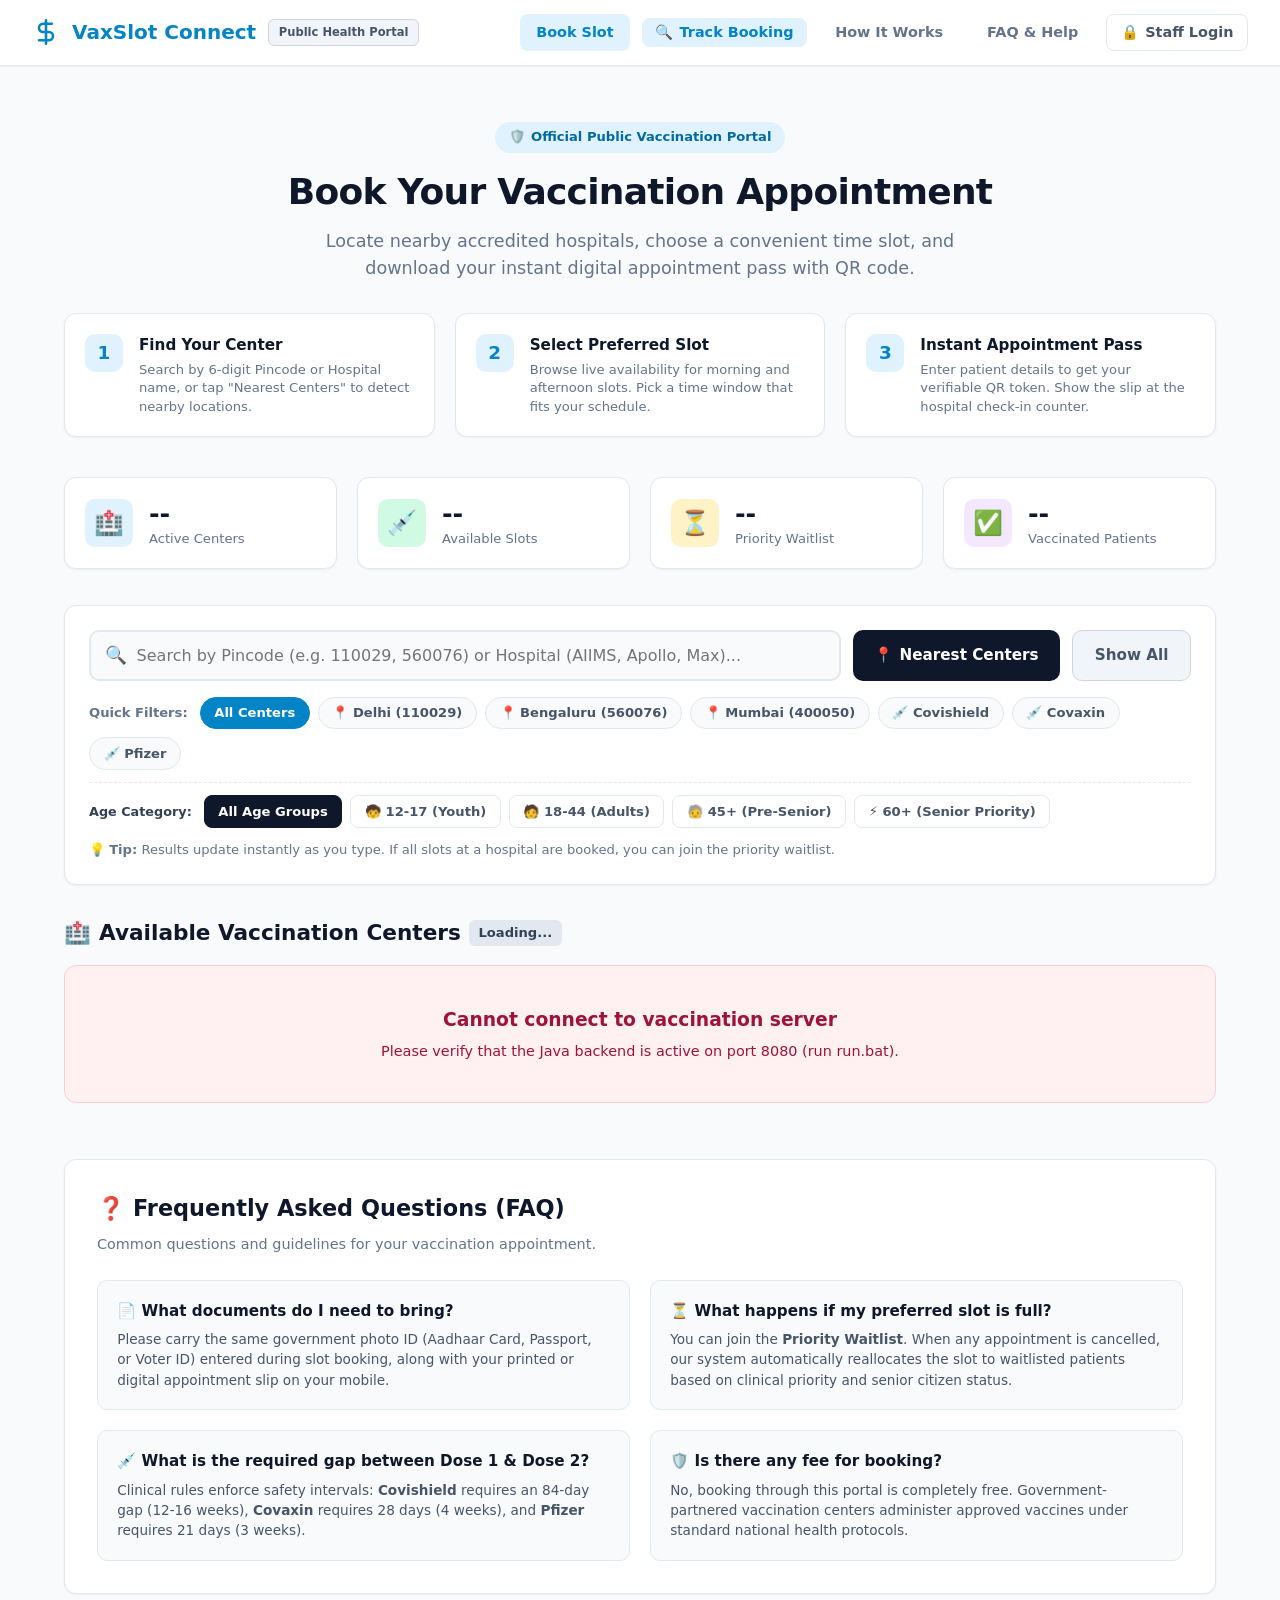
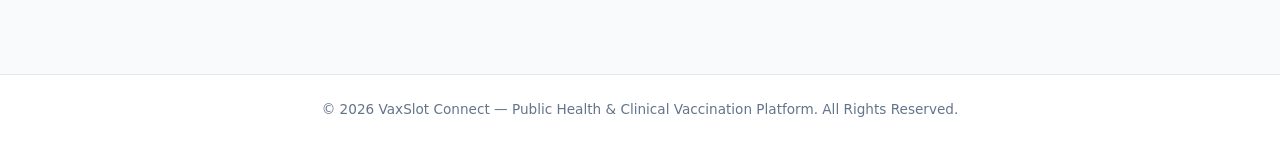
==== web/index.html @ 4b155a5c "feat: complete vaccination slot booking platform with DSA engine, Fast2SMS, and admin controls (v1.3" ====
<!DOCTYPE html>
<html lang="en">
<head>
  <meta charset="UTF-8">
  <meta name="viewport" content="width=device-width, initial-scale=1.0">
  <title>VaxSlot Connect — Official Vaccination Slot Booking</title>
  <link rel="stylesheet" href="style.css">
</head>
<body>

  <!-- Navigation Bar -->
  <header class="navbar">
    <a href="index.html" class="nav-brand">
      <svg width="28" height="28" viewBox="0 0 24 24" fill="none" stroke="currentColor" stroke-width="2.2" stroke-linecap="round" stroke-linejoin="round">
        <path d="M12 2v20M17 5H9.5a3.5 3.5 0 0 0 0 7h5a3.5 3.5 0 0 1 0 7H6"/>
      </svg>
      <span>VaxSlot Connect</span>
      <span class="badge-dsa">Public Health Portal</span>
    </a>
    <nav class="nav-links">
      <a href="index.html" class="nav-btn active">Book Slot</a>
      <button class="nav-btn" onclick="openTrackModal()" style="color: var(--primary); font-weight: 700; background: #e0f2fe; padding: 0.4rem 0.85rem; border-radius: 8px;">
        <span>🔍</span> Track Booking
      </button>
      <a href="#how-it-works" class="nav-btn">How It Works</a>
      <a href="#faq" class="nav-btn">FAQ & Help</a>
      <a href="admin.html" class="nav-btn" style="color: #475569; border: 1px solid var(--border); padding: 0.4rem 0.85rem;">
        <span>🔒</span> Staff Login
      </a>
    </nav>
  </header>

  <div class="container">
    <!-- Hero Header -->
    <div class="hero">
      <div class="hero-pill">
        <span>🛡️</span> Official Public Vaccination Portal
      </div>
      <h1>Book Your Vaccination Appointment</h1>
      <p>Locate nearby accredited hospitals, choose a convenient time slot, and download your instant digital appointment pass with QR code.</p>
    </div>

    <!-- How It Works (3 Steps) -->
    <div id="how-it-works" class="how-it-works-grid">
      <div class="step-card">
        <div class="step-badge-num">1</div>
        <div class="step-card-content">
          <h3>Find Your Center</h3>
          <p>Search by 6-digit Pincode or Hospital name, or tap "Nearest Centers" to detect nearby locations.</p>
        </div>
      </div>
      <div class="step-card">
        <div class="step-badge-num">2</div>
        <div class="step-card-content">
          <h3>Select Preferred Slot</h3>
          <p>Browse live availability for morning and afternoon slots. Pick a time window that fits your schedule.</p>
        </div>
      </div>
      <div class="step-card">
        <div class="step-badge-num">3</div>
        <div class="step-card-content">
          <h3>Instant Appointment Pass</h3>
          <p>Enter patient details to get your verifiable QR token. Show the slip at the hospital check-in counter.</p>
        </div>
      </div>
    </div>

    <!-- Live System Stats -->
    <div class="stats-grid">
      <div class="stat-card">
        <div class="stat-icon blue">🏥</div>
        <div class="stat-info">
          <h3 id="stat-centers">--</h3>
          <p>Active Centers</p>
        </div>
      </div>
      <div class="stat-card">
        <div class="stat-icon green">💉</div>
        <div class="stat-info">
          <h3 id="stat-slots">--</h3>
          <p>Available Slots</p>
        </div>
      </div>
      <div class="stat-card">
        <div class="stat-icon amber">⏳</div>
        <div class="stat-info">
          <h3 id="stat-waitlist">--</h3>
          <p>Priority Waitlist</p>
        </div>
      </div>
      <div class="stat-card">
        <div class="stat-icon purple">✅</div>
        <div class="stat-info">
          <h3 id="stat-vaccinated">--</h3>
          <p>Vaccinated Patients</p>
        </div>
      </div>
    </div>

    <!-- Search & Quick Filters Section -->
    <div class="search-section">
      <div class="search-bar-wrapper">
        <div class="search-input-box">
          <span class="search-icon-inside">🔍</span>
          <input 
            type="text" 
            id="search-input" 
            class="search-input" 
            placeholder="Search by Pincode (e.g. 110029, 560076) or Hospital (AIIMS, Apollo, Max)..."
            oninput="handleSearchInput()"
          />
          <button id="search-clear-btn" class="search-clear-btn" onclick="clearSearchInput()" title="Clear search">&times;</button>
        </div>
        <button class="btn-search-action btn-nearest" onclick="findNearestCenters()">
          <span>📍</span> Nearest Centers
        </button>
        <button class="btn-search-action btn-reset" onclick="resetSearch()">
          Show All
        </button>
      </div>

      <!-- Quick Filter Chips -->
      <div class="quick-filter-bar">
        <span class="filter-label">Quick Filters:</span>
        <span class="filter-chip active" id="chip-all" onclick="applyQuickFilter('all')">All Centers</span>
        <span class="filter-chip" id="chip-delhi" onclick="applyQuickFilter('110029')">📍 Delhi (110029)</span>
        <span class="filter-chip" id="chip-blr" onclick="applyQuickFilter('560076')">📍 Bengaluru (560076)</span>
        <span class="filter-chip" id="chip-mum" onclick="applyQuickFilter('400050')">📍 Mumbai (400050)</span>
        <span class="filter-chip" id="chip-covi" onclick="applyQuickFilter('Covishield')">💉 Covishield</span>
        <span class="filter-chip" id="chip-covax" onclick="applyQuickFilter('Covaxin')">💉 Covaxin</span>
        <span class="filter-chip" id="chip-pfizer" onclick="applyQuickFilter('Pfizer')">💉 Pfizer</span>
      </div>

      <!-- Age Category Filter Bar -->
      <div class="age-filter-bar">
        <span class="filter-label" style="font-size: 0.8rem; font-weight: 700; color: #334155;">Age Category:</span>
        <span class="age-chip active" id="age-all" onclick="applyAgeFilter('all')">All Age Groups</span>
        <span class="age-chip" id="age-youth" onclick="applyAgeFilter('youth')">🧒 12-17 (Youth)</span>
        <span class="age-chip" id="age-adults" onclick="applyAgeFilter('adults')">🧑 18-44 (Adults)</span>
        <span class="age-chip" id="age-presenior" onclick="applyAgeFilter('presenior')">🧓 45+ (Pre-Senior)</span>
        <span class="age-chip" id="age-senior" onclick="applyAgeFilter('seniors')">⚡ 60+ (Senior Priority)</span>
      </div>

      <!-- Live Postal Pincode Auto-Detection Card -->
      <div id="pincode-detected-badge" class="pincode-detected-card" style="display: none;">
        <div class="pincode-detected-icon">📮</div>
        <div class="pincode-detected-info">
          <div class="pincode-detected-title" id="pincode-detected-area">Safdarjung Enclave, South West Delhi</div>
          <div class="pincode-detected-sub" id="pincode-detected-region">Delhi, India • Verified Postal Circle</div>
        </div>
        <span class="badge badge-available" style="font-size: 0.72rem; align-self: center;">Postal API Verified</span>
      </div>

      <div class="search-helper-text">
        <span>💡 <strong>Tip:</strong> Results update instantly as you type. If all slots at a hospital are booked, you can join the priority waitlist.</span>
        <span id="search-count-label" style="font-weight: 600; color: var(--primary);"></span>
      </div>
    </div>

    <!-- Centers Header -->
    <div class="centers-header-row">
      <h2>
        <span>🏥</span> Available Vaccination Centers
        <span id="centers-count" class="centers-count-badge">Loading...</span>
      </h2>
    </div>

    <!-- Centers and Slots Container -->
    <div id="centers-container" class="centers-grid">
      <!-- Dynamically populated by app.js -->
    </div>

    <!-- FAQ & Patient Guidance Section -->
    <div id="faq" class="faq-section">
      <h2><span>❓</span> Frequently Asked Questions (FAQ)</h2>
      <p>Common questions and guidelines for your vaccination appointment.</p>
      <div class="faq-grid">
        <div class="faq-item">
          <h3>📄 What documents do I need to bring?</h3>
          <p>Please carry the same government photo ID (Aadhaar Card, Passport, or Voter ID) entered during slot booking, along with your printed or digital appointment slip on your mobile.</p>
        </div>
        <div class="faq-item">
          <h3>⏳ What happens if my preferred slot is full?</h3>
          <p>You can join the <strong>Priority Waitlist</strong>. When any appointment is cancelled, our system automatically reallocates the slot to waitlisted patients based on clinical priority and senior citizen status.</p>
        </div>
        <div class="faq-item">
          <h3>💉 What is the required gap between Dose 1 & Dose 2?</h3>
          <p>Clinical rules enforce safety intervals: <strong>Covishield</strong> requires an 84-day gap (12-16 weeks), <strong>Covaxin</strong> requires 28 days (4 weeks), and <strong>Pfizer</strong> requires 21 days (3 weeks).</p>
        </div>
        <div class="faq-item">
          <h3>🛡️ Is there any fee for booking?</h3>
          <p>No, booking through this portal is completely free. Government-partnered vaccination centers administer approved vaccines under standard national health protocols.</p>
        </div>
      </div>
    </div>

  </div>

  <!-- Map Modal -->
  <div id="map-modal" class="modal-overlay">
    <div class="modal-content" style="max-width: 650px;">
      <div class="modal-header">
        <div>
          <h3 id="map-center-name" style="font-size: 1.25rem; font-weight: 700; color: #0f172a;">Center Location</h3>
          <p id="map-center-address" style="font-size: 0.85rem; color: var(--text-muted); margin-top: 0.2rem;">Address</p>
        </div>
        <button class="modal-close" onclick="closeMapModal()">&times;</button>
      </div>

      <div class="map-container">
        <iframe id="map-iframe" class="map-frame" src="" loading="lazy"></iframe>
      </div>

      <div style="display: flex; justify-content: space-between; align-items: center; margin-top: 0.75rem; flex-wrap: wrap; gap: 0.5rem;">
        <span id="map-coords" class="badge badge-pincode">GPS: --</span>
        <a id="map-directions-btn" href="#" target="_blank" class="btn-search-action btn-nearest" style="text-decoration: none; font-size: 0.85rem; padding: 0.6rem 1.2rem;">
          🧭 Open Directions in Google Maps
        </a>
      </div>
    </div>
  </div>

  <!-- Booking Modal -->
  <div id="booking-modal" class="modal-overlay">
    <div class="modal-content">
      <div class="modal-header">
        <div>
          <h3 style="font-size: 1.25rem; font-weight: 700; color: #0f172a;">Book Vaccination Slot</h3>
          <p style="font-size: 0.85rem; color: var(--text-muted);">Please fill out the patient details below</p>
        </div>
        <button class="modal-close" onclick="closeBookingModal()">&times;</button>
      </div>

      <!-- Center & Slot Summary Banner -->
      <div class="modal-center-recap">
        <div class="modal-center-recap-left">
          <h4 id="modal-center-name">Hospital Name</h4>
          <p id="modal-center-sub">Address</p>
        </div>
        <div class="modal-center-recap-right">
          <span id="modal-slot-time" class="slot-badge">09:00 - 10:00 AM</span>
        </div>
      </div>

      <form id="booking-form" onsubmit="submitBooking(event)">
        <input type="hidden" id="form-center-id">
        <input type="hidden" id="form-slot-id">

        <!-- Dose Selection -->
        <div class="form-group">
          <label>Select Vaccination Dose *</label>
          <div class="dose-selector">
            <div id="dose-btn-1" class="dose-card-btn active" onclick="selectDose(1)">
              <div class="dose-title">💉 Dose 1 (First Dose)</div>
              <div class="dose-subtitle">Initial immunization</div>
            </div>
            <div id="dose-btn-2" class="dose-card-btn" onclick="selectDose(2)">
              <div class="dose-title">💉 Dose 2 (Follow-up)</div>
              <div class="dose-subtitle">Second completion dose</div>
            </div>
          </div>
          <input type="hidden" id="form-dose-number" value="1">
        </div>

        <!-- Dose 1 Date Input (only shown for Dose 2) -->
        <div id="dose1-date-group" class="form-group" style="display: none;">
          <label for="form-dose1-date">Date when you received Dose 1 *</label>
          <input type="date" id="form-dose1-date" class="form-control" onchange="checkDoseInterval()">
          <div class="form-hint">Our health system checks minimum interval requirements for clinical safety.</div>
          <div id="dose-interval-feedback" class="interval-feedback"></div>
        </div>

        <div class="form-group">
          <label for="form-name">Full Patient Name *</label>
          <input type="text" id="form-name" class="form-control" placeholder="e.g. Rajesh Kumar" required>
          <div class="form-hint">Enter the full legal name as it appears on government photo ID.</div>
        </div>

        <div class="form-group">
          <label for="form-id">Govt Photo ID / Aadhaar Number *</label>
          <input type="text" id="form-id" class="form-control" placeholder="12-digit Aadhaar / Passport / Voter ID" required>
        </div>

        <div style="display: grid; grid-template-columns: 1fr 1fr; gap: 1rem;">
          <div class="form-group">
            <label for="form-age">Age (Years) *</label>
            <input type="number" id="form-age" class="form-control" placeholder="e.g. 45" min="12" max="115" required oninput="updatePriorityPreview()">
          </div>
          <div class="form-group">
            <label for="form-phone">Mobile Number *</label>
            <input type="tel" id="form-phone" class="form-control" placeholder="10-digit Mobile" required>
          </div>
        </div>

        <div class="form-group">
          <label for="form-pincode">Residential Pincode (Area Auto-Verification)</label>
          <input type="text" id="form-pincode" class="form-control" placeholder="Enter 6-digit Pincode (e.g. 110029, 560076)" maxlength="6" oninput="handleBookingPincodeInput()">
          <div id="booking-pincode-feedback" class="form-hint" style="color: var(--primary-dark); font-weight: 600; margin-top: 0.35rem; display: none;"></div>
        </div>

        <div class="form-group" style="display: flex; align-items: flex-start; gap: 0.65rem; margin-top: 0.5rem; background: #f8fafc; padding: 0.75rem; border-radius: 8px; border: 1px solid var(--border);">
          <input type="checkbox" id="form-comorbidity" style="width: 18px; height: 18px; margin-top: 2px;" onchange="updatePriorityPreview()">
          <label for="form-comorbidity" style="margin-bottom: 0; font-size: 0.85rem; font-weight: 500; cursor: pointer; color: #334155;">
            <strong>High-Risk / Medical Condition:</strong> Patient has pre-existing conditions (diabetes, cardiovascular disease, hypertension, or immunocompromised).
          </label>
        </div>

        <!-- Patient Priority Assessment -->
        <div class="priority-preview">
          <div>⚖️ <strong>Queue Allocation: </strong><span id="preview-priority-score" class="priority-score">Standard Queue</span></div>
          <div style="font-size: 0.76rem; color: #64748b; margin-top: 0.25rem;">
            Senior citizens (aged 60+) and medically vulnerable patients receive priority scheduling in case of high demand.
          </div>
        </div>

        <div style="display: flex; gap: 0.75rem; margin-top: 1.5rem;">
          <button type="submit" id="btn-book-submit" class="btn-submit" style="flex: 2;">
            Confirm & Book Slot
          </button>
          <button type="button" class="btn-search-action btn-reset" onclick="closeBookingModal()" style="flex: 1; justify-content: center;">
            Cancel
          </button>
        </div>
      </form>
    </div>
  </div>

  <!-- Official Appointment Slip / Confirmation Modal -->
  <div id="receipt-modal" class="modal-overlay">
    <div class="modal-content" style="max-width: 500px;">
      <div class="modal-header">
        <h3 style="font-weight: 700; color: var(--success-dark); display: flex; align-items: center; gap: 0.5rem;">
          <span>✅</span> Slot Booked Successfully!
        </h3>
        <button class="modal-close" onclick="closeReceiptModal()">&times;</button>
      </div>

      <div class="receipt-card">
        <div class="receipt-header">
          <h4>NATIONAL HEALTH PORTAL</h4>
          <p style="font-size: 0.75rem; color: #64748b; text-transform: uppercase; letter-spacing: 0.8px;">Vaccination Appointment Pass</p>
        </div>

        <p style="font-size: 0.75rem; text-transform: uppercase; letter-spacing: 1px; color: #64748b;">Appointment Token ID</p>
        <div id="receipt-token" class="receipt-token">VAC-2026-XXXX</div>

        <!-- Rendered QR Code -->
        <div id="qrcode-box" class="qr-box"></div>
        <p style="font-size: 0.75rem; color: #64748b;">Present this QR code at the hospital check-in counter</p>

        <div class="receipt-details">
          <div class="receipt-row"><span>Patient Name:</span><strong id="receipt-patient">--</strong></div>
          <div class="receipt-row"><span>Patient Mobile:</span><strong id="receipt-mobile-row">+91 --</strong></div>
          <div class="receipt-row"><span>Govt Photo ID:</span><span id="receipt-id">--</span></div>
          <div class="receipt-row"><span>Vaccination Center:</span><strong id="receipt-center">--</strong></div>
          <div class="receipt-row"><span>Vaccine & Dose:</span><span id="receipt-vaccine" class="badge badge-vaccine">--</span></div>
          <div class="receipt-row"><span>Date & Slot Time:</span><strong id="receipt-time">--</strong></div>
          <div class="receipt-row"><span>Status:</span><span class="badge badge-available">CONFIRMED</span></div>
        </div>

        <div class="receipt-checklist">
          <strong>Important Instructions:</strong>
          <ul>
            <li>Please carry your original Photo ID for verification.</li>
            <li>Arrive 10 minutes prior to your allocated time slot.</li>
            <li>Wear a protective face mask while inside hospital premises.</li>
          </ul>
        </div>
      </div>

      <!-- Direct Patient Notification Dispatch (To Booked Patient's Mobile) -->
      <div style="background: #f0fdf4; border: 1.5px solid #bbf7d0; border-radius: 10px; padding: 0.85rem; margin-bottom: 1rem; text-align: center;">
        <div style="font-size: 0.8rem; font-weight: 700; color: #166534; margin-bottom: 0.5rem; display: flex; align-items: center; justify-content: center; gap: 0.4rem;">
          <span>📲</span> Receive Pass on Patient's Phone (+91 <span id="receipt-phone-display">Mobile</span>)
        </div>
        <div style="display: flex; gap: 0.5rem;">
          <a id="receipt-whatsapp-link" href="#" target="_blank" class="btn-submit" style="background: #25D366; text-decoration: none; padding: 0.65rem 0.85rem; font-size: 0.82rem; flex: 1; display: inline-flex; align-items: center; justify-content: center; gap: 0.35rem;">
            <span>🟢</span> Send to WhatsApp
          </a>
          <a id="receipt-sms-link" href="#" class="btn-submit" style="background: #0284c7; text-decoration: none; padding: 0.65rem 0.85rem; font-size: 0.82rem; flex: 1; display: inline-flex; align-items: center; justify-content: center; gap: 0.35rem;">
            <span>💬</span> Send via Mobile SMS
          </a>
        </div>
      </div>

      <div style="display: flex; gap: 0.75rem;">
        <button class="btn-submit" onclick="window.print()" style="background: #0f172a; flex: 1;">
          🖨️ Print Appointment Slip
        </button>
        <button class="btn-submit" onclick="closeReceiptModal()" style="background: #f1f5f9; color: #334155; border: 1px solid var(--border); flex: 1;">
          Close
        </button>
      </div>
    </div>
  </div>

  <!-- Track My Booking Modal -->
  <div id="track-modal" class="modal-overlay">
    <div class="modal-content" style="max-width: 540px;">
      <div class="modal-header">
        <div>
          <h3 style="font-size: 1.25rem; font-weight: 700; color: #0f172a;">Track My Appointment</h3>
          <p style="font-size: 0.85rem; color: var(--text-muted);">Enter your Token ID or Aadhaar / Mobile number</p>
        </div>
        <button class="modal-close" onclick="closeTrackModal()">&times;</button>
      </div>

      <div style="margin-bottom: 1.25rem;">
        <div style="display: flex; gap: 0.5rem;">
          <input 
            type="text" 
            id="track-search-input" 
            class="form-control" 
            placeholder="Token ID (VAC-2026-XXXX) or Aadhaar" 
            onkeypress="if(event.key === 'Enter') executeTrackBooking()"
          />
          <button class="btn-search-action btn-nearest" onclick="executeTrackBooking()" style="padding: 0 1.2rem;">
            Search
          </button>
        </div>
        <div class="form-hint">Tip: You can use the Token ID from your appointment confirmation slip.</div>
      </div>

      <!-- Result Card -->
      <div id="track-result-box" style="display: none;">
        <!-- Filled dynamically -->
      </div>
    </div>
  </div>

  <!-- Digital Vaccination Certificate Modal for Patients -->
  <div id="cert-modal" class="modal-overlay">
    <div class="modal-content" style="max-width: 580px;">
      <div class="modal-header">
        <h3 style="color: var(--primary);">Official Digital Certificate</h3>
        <button class="modal-close" onclick="closeCertModal()">&times;</button>
      </div>

      <div id="printable-certificate" class="cert-card" style="border: 3px double #0284c7; border-radius: 12px; padding: 2rem; background: #ffffff; text-align: center; margin-bottom: 1.5rem;">
        <div class="cert-header" style="border-bottom: 2px solid #e2e8f0; padding-bottom: 1rem; margin-bottom: 1.5rem;">
          <div style="font-size: 1.4rem; font-weight: 800; color: #0f172a;">GOVERNMENT HEALTH AUTHORITY</div>
          <p style="font-size: 0.85rem; color: #64748b;">Certificate for Infectious Disease Immunization</p>
        </div>

        <div style="margin-bottom: 1.5rem;">
          <span class="badge badge-available" style="font-size: 0.9rem; padding: 0.35rem 0.8rem;">VACCINATION COMPLETED</span>
        </div>

        <div class="receipt-details">
          <div class="receipt-row"><span>Beneficiary Name:</span><strong id="cert-patient-name">--</strong></div>
          <div class="receipt-row"><span>Aadhaar / ID:</span><span id="cert-patient-id">--</span></div>
          <div class="receipt-row"><span>Age / Gender:</span><span id="cert-age">--</span></div>
          <div class="receipt-row"><span>Vaccine Name:</span><strong id="cert-vaccine">--</strong></div>
          <div class="receipt-row"><span>Vaccination Center:</span><span id="cert-center">--</span></div>
          <div class="receipt-row"><span>Date & Timestamp:</span><span id="cert-date">--</span></div>
          <div class="receipt-row"><span>Certificate Token:</span><strong id="cert-token">--</strong></div>
        </div>

        <div id="cert-qr-box" class="qr-box" style="margin-top: 1.25rem;"></div>
        <p style="font-size: 0.72rem; color: #94a3b8; margin-top: 0.5rem;">Secure Digitally Verifiable QR Code</p>
      </div>

      <div style="display: flex; gap: 0.75rem;">
        <button class="btn-submit" onclick="window.print()" style="background: #0f172a;">🖨️ Print Certificate</button>
        <button class="btn-submit" onclick="closeCertModal()" style="background: #e2e8f0; color: #334155;">Close</button>
      </div>
    </div>
  </div>

  <!-- Reschedule Slot Modal -->
  <div id="reschedule-modal" class="modal-overlay">
    <div class="modal-content" style="max-width: 500px;">
      <div class="modal-header">
        <div>
          <h3 style="font-size: 1.25rem; font-weight: 700; color: #0f172a;">🔄 Reschedule Appointment</h3>
          <p style="font-size: 0.85rem; color: var(--text-muted);">Choose a new date or time slot</p>
        </div>
        <button class="modal-close" onclick="closeRescheduleModal()">&times;</button>
      </div>

      <form id="reschedule-form" onsubmit="submitReschedule(event)">
        <input type="hidden" id="reschedule-token-id">

        <div style="background:#f8fafc; border:1px solid var(--border); border-radius:10px; padding:0.85rem 1rem; margin-bottom:1.25rem;">
          <div style="font-size:0.75rem; text-transform:uppercase; color:#64748b; font-weight:700;">Current Booking</div>
          <div id="reschedule-current-desc" style="font-size:0.9rem; font-weight:700; color:#0f172a; margin-top:0.2rem;">--</div>
        </div>

        <div class="form-group">
          <label for="reschedule-date">New Preferred Date *</label>
          <input type="date" id="reschedule-date" class="form-control" required>
        </div>

        <div class="form-group">
          <label for="reschedule-slot-select">Select New Time Slot *</label>
          <select id="reschedule-slot-select" class="form-control" required>
            <option value="S1">09:00 AM - 10:00 AM (Morning)</option>
            <option value="S2">10:00 AM - 11:00 AM (Morning)</option>
            <option value="S3">11:00 AM - 12:00 PM (Midday)</option>
            <option value="S4">02:00 PM - 03:00 PM (Afternoon)</option>
            <option value="S5">03:00 PM - 04:00 PM (Evening)</option>
          </select>
          <div class="form-hint">Your previous slot will be safely freed up for waiting patients.</div>
        </div>

        <div style="display:flex; gap:0.75rem; margin-top:1.5rem;">
          <button type="submit" class="btn-submit" style="background:var(--primary); flex:2;">
            Confirm Reschedule
          </button>
          <button type="button" class="btn-submit" onclick="closeRescheduleModal()" style="background:#f1f5f9; color:#334155; border:1px solid var(--border); flex:1;">
            Cancel
          </button>
        </div>
      </form>
    </div>
  </div>

  <!-- Simulated Phone / SMS Notification Floating Popup Wrapper -->
  <div id="sms-popup-wrapper" class="sms-popup-wrapper"></div>

  <!-- Simulated Phone Notification Drawer / Message Center -->
  <div id="sms-drawer" class="sms-drawer-overlay" onclick="if(event.target === this) toggleSmsDrawer()">
    <div class="sms-drawer-panel">
      <div class="sms-drawer-header">
        <div>
          <h3 style="font-size: 1.1rem; font-weight: 700; color: #0f172a;">💬 SMS & WhatsApp Alerts</h3>
          <p style="font-size: 0.78rem; color: #64748b;">Simulated real-time carrier dispatch feed</p>
        </div>
        <button class="modal-close" onclick="toggleSmsDrawer()">&times;</button>
      </div>
      <div id="sms-drawer-list" class="sms-drawer-list">
        <div style="text-align:center; padding:2rem; color:#94a3b8; font-size:0.85rem;">
          No notifications received yet.<br>Book an appointment or look up your token to see simulated alerts!
        </div>
      </div>
    </div>
  </div>

  <!-- Toast Notification Floating Container -->
  <div id="toast-container" class="toast-container"></div>

  <!-- Footer -->
  <footer class="main-footer">
    <p>© 2026 VaxSlot Connect — Public Health & Clinical Vaccination Platform. All Rights Reserved.</p>
  </footer>

  <script src="qrcode.min.js"></script>
  <script src="app.js"></script>
</body>
</html>
---- web/style.css ----
:root {
  --primary: #0284c7;
  --primary-dark: #0369a1;
  --primary-light: #e0f2fe;
  --success: #10b981;
  --success-dark: #059669;
  --success-light: #d1fae5;
  --warning: #f59e0b;
  --warning-light: #fef3c7;
  --danger: #ef4444;
  --danger-light: #fee2e2;
  --bg-main: #f8fafc;
  --bg-card: #ffffff;
  --text-main: #0f172a;
  --text-muted: #64748b;
  --border: #e2e8f0;
  --border-focus: #38bdf8;
  --shadow-sm: 0 1px 2px 0 rgba(0, 0, 0, 0.05);
  --shadow-md: 0 4px 6px -1px rgba(0, 0, 0, 0.08), 0 2px 4px -2px rgba(0, 0, 0, 0.05);
  --shadow-lg: 0 10px 15px -3px rgba(0, 0, 0, 0.1), 0 4px 6px -4px rgba(0, 0, 0, 0.06);
  --shadow-xl: 0 20px 25px -5px rgba(0, 0, 0, 0.1), 0 8px 10px -6px rgba(0, 0, 0, 0.05);
  --radius: 12px;
  --radius-lg: 16px;
}

* {
  margin: 0;
  padding: 0;
  box-sizing: border-box;
  font-family: 'Segoe UI', system-ui, -apple-system, BlinkMacSystemFont, Roboto, sans-serif;
}

body {
  background-color: var(--bg-main);
  color: var(--text-main);
  min-height: 100vh;
  display: flex;
  flex-direction: column;
  line-height: 1.5;
}

/* Navbar */
.navbar {
  background: #ffffff;
  border-bottom: 1px solid var(--border);
  padding: 0.85rem 2rem;
  display: flex;
  justify-content: space-between;
  align-items: center;
  position: sticky;
  top: 0;
  z-index: 100;
  box-shadow: var(--shadow-sm);
}

.nav-brand {
  display: flex;
  align-items: center;
  gap: 0.75rem;
  font-size: 1.25rem;
  font-weight: 700;
  color: var(--primary);
  text-decoration: none;
}

.nav-brand span.badge-dsa {
  background: #f1f5f9;
  color: #475569;
  font-size: 0.72rem;
  padding: 0.25rem 0.6rem;
  border-radius: 6px;
  font-weight: 600;
  border: 1px solid #cbd5e1;
}

.nav-links {
  display: flex;
  gap: 0.75rem;
  align-items: center;
}

.nav-btn {
  text-decoration: none;
  font-size: 0.9rem;
  font-weight: 600;
  padding: 0.5rem 1rem;
  border-radius: 8px;
  transition: all 0.2s ease;
  color: var(--text-muted);
  cursor: pointer;
  border: none;
  background: transparent;
  display: inline-flex;
  align-items: center;
  gap: 0.4rem;
}

.nav-btn:hover, .nav-btn.active {
  color: var(--primary);
  background: var(--primary-light);
}

.nav-btn.primary {
  background: var(--primary);
  color: white;
}

.nav-btn.primary:hover {
  background: var(--primary-dark);
}

/* Main Container */
.container {
  max-width: 1200px;
  margin: 0 auto;
  padding: 2rem 1.5rem;
  flex: 1;
  width: 100%;
}

/* Welcome Hero */
.hero {
  text-align: center;
  margin-bottom: 2rem;
  padding: 1.5rem 1rem 0 1rem;
}

.hero-pill {
  display: inline-flex;
  align-items: center;
  gap: 0.4rem;
  background: #e0f2fe;
  color: #0369a1;
  padding: 0.35rem 0.85rem;
  border-radius: 9999px;
  font-size: 0.82rem;
  font-weight: 600;
  margin-bottom: 0.75rem;
}

.hero h1 {
  font-size: 2.25rem;
  font-weight: 800;
  color: #0f172a;
  margin-bottom: 0.6rem;
  letter-spacing: -0.02em;
}

.hero p {
  color: var(--text-muted);
  font-size: 1.1rem;
  max-width: 680px;
  margin: 0 auto;
}

/* How It Works - 3 Step Visual Guide */
.how-it-works-grid {
  display: grid;
  grid-template-columns: repeat(3, 1fr);
  gap: 1.25rem;
  margin: 2rem 0 2.5rem 0;
}

.step-card {
  background: #ffffff;
  border: 1px solid var(--border);
  border-radius: var(--radius);
  padding: 1.25rem 1.25rem 1.25rem 1.25rem;
  box-shadow: var(--shadow-sm);
  display: flex;
  align-items: flex-start;
  gap: 1rem;
  position: relative;
  transition: all 0.2s ease;
}

.step-card:hover {
  transform: translateY(-2px);
  box-shadow: var(--shadow-md);
  border-color: #cbd5e1;
}

.step-badge-num {
  width: 38px;
  height: 38px;
  border-radius: 10px;
  background: var(--primary-light);
  color: var(--primary);
  display: flex;
  align-items: center;
  justify-content: center;
  font-size: 1.15rem;
  font-weight: 700;
  flex-shrink: 0;
}

.step-card-content h3 {
  font-size: 0.95rem;
  font-weight: 700;
  color: #0f172a;
  margin-bottom: 0.25rem;
}

.step-card-content p {
  font-size: 0.82rem;
  color: var(--text-muted);
  line-height: 1.4;
}

/* Live Stats */
.stats-grid {
  display: grid;
  grid-template-columns: repeat(auto-fit, minmax(200px, 1fr));
  gap: 1.25rem;
  margin-bottom: 2.25rem;
}

.stat-card {
  background: var(--bg-card);
  padding: 1.25rem;
  border-radius: var(--radius);
  border: 1px solid var(--border);
  box-shadow: var(--shadow-sm);
  display: flex;
  align-items: center;
  gap: 1rem;
  transition: transform 0.2s ease;
}

.stat-card:hover {
  transform: translateY(-2px);
  box-shadow: var(--shadow-md);
}

.stat-icon {
  width: 48px;
  height: 48px;
  border-radius: 10px;
  display: flex;
  align-items: center;
  justify-content: center;
  font-size: 1.5rem;
}

.stat-icon.blue { background: var(--primary-light); color: var(--primary); }
.stat-icon.green { background: var(--success-light); color: var(--success); }
.stat-icon.amber { background: var(--warning-light); color: var(--warning); }
.stat-icon.purple { background: #f3e8ff; color: #9333ea; }

.stat-info h3 {
  font-size: 1.6rem;
  font-weight: 700;
  color: #0f172a;
  line-height: 1.2;
}

.stat-info p {
  font-size: 0.82rem;
  color: var(--text-muted);
  font-weight: 500;
}

/* Search Box & Quick Filter Section */
.search-section {
  background: var(--bg-card);
  padding: 1.5rem;
  border-radius: var(--radius);
  border: 1px solid var(--border);
  box-shadow: var(--shadow-sm);
  margin-bottom: 2rem;
}

.search-bar-wrapper {
  position: relative;
  display: flex;
  gap: 0.75rem;
  align-items: stretch;
}

.search-input-box {
  position: relative;
  flex: 1;
  display: flex;
  align-items: center;
}

.search-input-box span.search-icon-inside {
  position: absolute;
  left: 1rem;
  font-size: 1.1rem;
  color: #94a3b8;
  pointer-events: none;
}

.search-input {
  width: 100%;
  padding: 0.85rem 2.5rem 0.85rem 2.85rem;
  font-size: 1rem;
  border: 2px solid var(--border);
  border-radius: 10px;
  outline: none;
  transition: all 0.2s ease;
  background: #f8fafc;
}

.search-input:focus {
  border-color: var(--primary);
  background: #ffffff;
  box-shadow: 0 0 0 3px rgba(2, 132, 199, 0.15);
}

.search-clear-btn {
  position: absolute;
  right: 0.85rem;
  background: none;
  border: none;
  font-size: 1.1rem;
  color: #94a3b8;
  cursor: pointer;
  display: none;
  padding: 0.2rem;
}

.search-clear-btn:hover {
  color: #475569;
}

.btn-search-action {
  padding: 0.85rem 1.35rem;
  border-radius: 10px;
  font-size: 0.95rem;
  font-weight: 600;
  cursor: pointer;
  border: none;
  transition: all 0.2s ease;
  display: inline-flex;
  align-items: center;
  gap: 0.4rem;
  white-space: nowrap;
}

.btn-nearest {
  background: #0f172a;
  color: #ffffff;
}

.btn-nearest:hover {
  background: #1e293b;
  transform: translateY(-1px);
}

.btn-reset {
  background: #f1f5f9;
  color: #475569;
  border: 1px solid #cbd5e1;
}

.btn-reset:hover {
  background: #e2e8f0;
  color: #0f172a;
}

/* Quick Filter Chips */
.quick-filter-bar {
  display: flex;
  align-items: center;
  gap: 0.5rem;
  margin-top: 1rem;
  flex-wrap: wrap;
}

.filter-label {
  font-size: 0.82rem;
  font-weight: 600;
  color: var(--text-muted);
  margin-right: 0.25rem;
}

.filter-chip {
  background: #f8fafc;
  border: 1px solid var(--border);
  border-radius: 9999px;
  padding: 0.35rem 0.85rem;
  font-size: 0.82rem;
  font-weight: 600;
  color: #475569;
  cursor: pointer;
  transition: all 0.2s ease;
  user-select: none;
}

.filter-chip:hover {
  border-color: var(--primary);
  color: var(--primary);
  background: var(--primary-light);
}

.filter-chip.active {
  background: var(--primary);
  color: #ffffff;
  border-color: var(--primary);
}

/* Live Postal API Auto-Detection Card */
.pincode-detected-card {
  margin-top: 1rem;
  background: linear-gradient(135deg, #f0f9ff 0%, #e0f2fe 100%);
  border: 1.5px solid #bae6fd;
  border-radius: 10px;
  padding: 0.85rem 1.15rem;
  display: flex;
  align-items: center;
  gap: 0.85rem;
  box-shadow: 0 2px 4px rgba(2, 132, 199, 0.08);
  animation: fadeInDown 0.25s ease-out;
}

@keyframes fadeInDown {
  from { opacity: 0; transform: translateY(-6px); }
  to { opacity: 1; transform: translateY(0); }
}

.pincode-detected-icon {
  font-size: 1.75rem;
  line-height: 1;
}

.pincode-detected-info {
  flex: 1;
}

.pincode-detected-title {
  font-size: 0.95rem;
  font-weight: 700;
  color: #0369a1;
}

.pincode-detected-sub {
  font-size: 0.82rem;
  color: #475569;
  margin-top: 0.15rem;
}

.search-helper-text {
  font-size: 0.82rem;
  color: #64748b;
  margin-top: 0.75rem;
  display: flex;
  align-items: center;
  justify-content: space-between;
}

/* Centers Grid */
.centers-header-row {
  display: flex;
  justify-content: space-between;
  align-items: center;
  margin-bottom: 1rem;
}

.centers-header-row h2 {
  font-size: 1.35rem;
  font-weight: 700;
  color: #0f172a;
  display: flex;
  align-items: center;
  gap: 0.5rem;
}

.centers-count-badge {
  font-size: 0.82rem;
  font-weight: 600;
  background: #e2e8f0;
  color: #334155;
  padding: 0.2rem 0.6rem;
  border-radius: 6px;
}

.centers-grid {
  display: grid;
  grid-template-columns: repeat(auto-fill, minmax(360px, 1fr));
  gap: 1.5rem;
  margin-bottom: 3.5rem;
}

.center-card {
  background: var(--bg-card);
  border-radius: var(--radius);
  border: 1px solid var(--border);
  padding: 1.5rem;
  box-shadow: var(--shadow-sm);
  display: flex;
  flex-direction: column;
  justify-content: space-between;
  transition: all 0.2s ease;
}

.center-card:hover {
  box-shadow: var(--shadow-md);
  border-color: #cbd5e1;
}

.center-header {
  margin-bottom: 1rem;
}

.center-title {
  font-size: 1.2rem;
  font-weight: 700;
  color: #0f172a;
  margin-bottom: 0.35rem;
}

.center-address {
  font-size: 0.86rem;
  color: var(--text-muted);
  line-height: 1.4;
  margin-bottom: 0.65rem;
}

.center-badges {
  display: flex;
  gap: 0.5rem;
  margin-top: 0.5rem;
  flex-wrap: wrap;
}

.badge {
  font-size: 0.75rem;
  font-weight: 600;
  padding: 0.28rem 0.65rem;
  border-radius: 6px;
  display: inline-flex;
  align-items: center;
  gap: 0.3rem;
}

.badge-vaccine { background: #e0f2fe; color: #0284c7; border: 1px solid #bae6fd; }
.badge-pincode { background: #f1f5f9; color: #475569; border: 1px solid #e2e8f0; }
.badge-available { background: var(--success-light); color: #065f46; border: 1px solid #a7f3d0; }
.badge-distance { background: #fef3c7; color: #b45309; border: 1px solid #fde68a; }

.btn-map {
  background: #f0f9ff;
  color: #0284c7;
  border: 1px solid #bae6fd;
  border-radius: 8px;
  padding: 0.35rem 0.75rem;
  font-size: 0.78rem;
  font-weight: 600;
  cursor: pointer;
  display: inline-flex;
  align-items: center;
  gap: 0.35rem;
  transition: all 0.2s ease;
  white-space: nowrap;
}

.btn-map:hover {
  background: #0284c7;
  color: white;
}

.map-container {
  width: 100%;
  height: 340px;
  border-radius: 12px;
  overflow: hidden;
  border: 1px solid var(--border);
  margin: 1rem 0;
  box-shadow: var(--shadow-sm);
}

.map-frame {
  width: 100%;
  height: 100%;
  border: none;
}

.slots-title {
  font-size: 0.8rem;
  font-weight: 700;
  text-transform: uppercase;
  letter-spacing: 0.5px;
  color: var(--text-muted);
  margin-top: 1rem;
  margin-bottom: 0.6rem;
  display: flex;
  justify-content: space-between;
}

.slots-container {
  display: grid;
  grid-template-columns: repeat(2, 1fr);
  gap: 0.65rem;
}

.slot-btn {
  background: #ffffff;
  border: 1.5px solid var(--border);
  border-radius: 10px;
  padding: 0.7rem 0.6rem;
  text-align: center;
  cursor: pointer;
  transition: all 0.2s ease;
  display: flex;
  flex-direction: column;
  gap: 0.2rem;
  align-items: center;
}

.slot-btn:hover:not(.slot-full) {
  border-color: var(--primary);
  background: var(--primary-light);
  transform: translateY(-1px);
}

.slot-time {
  font-size: 0.84rem;
  font-weight: 700;
  color: #1e293b;
}

.slot-count {
  font-size: 0.75rem;
  color: var(--success-dark);
  font-weight: 600;
  display: flex;
  align-items: center;
  gap: 0.3rem;
}

.slot-dot {
  width: 7px;
  height: 7px;
  border-radius: 50%;
  display: inline-block;
}

.slot-dot.green { background: #10b981; }
.slot-dot.amber { background: #f59e0b; }

.slot-full {
  background: #fffbeb;
  border-color: #fde68a;
  cursor: pointer;
}

.slot-full:hover {
  border-color: #f59e0b;
  background: #fef3c7;
}

.slot-full .slot-count {
  color: #b45309;
}

/* Modals */
.modal-overlay {
  position: fixed;
  top: 0;
  left: 0;
  width: 100vw;
  height: 100vh;
  background: rgba(15, 23, 42, 0.65);
  backdrop-filter: blur(4px);
  display: none;
  align-items: center;
  justify-content: center;
  z-index: 200;
  padding: 1rem;
}

.modal-content {
  background: white;
  border-radius: var(--radius-lg);
  width: 100%;
  max-width: 540px;
  max-height: 90vh;
  overflow-y: auto;
  padding: 2rem;
  box-shadow: var(--shadow-xl);
  position: relative;
  animation: modalFadeIn 0.22s ease-out;
}

@keyframes modalFadeIn {
  from { opacity: 0; transform: translateY(12px) scale(0.97); }
  to { opacity: 1; transform: translateY(0) scale(1); }
}

.modal-header {
  display: flex;
  justify-content: space-between;
  align-items: flex-start;
  margin-bottom: 1.25rem;
  padding-bottom: 0.75rem;
  border-bottom: 1px solid var(--border);
}

.modal-close {
  background: #f1f5f9;
  border: none;
  width: 32px;
  height: 32px;
  border-radius: 50%;
  font-size: 1.25rem;
  cursor: pointer;
  color: var(--text-muted);
  display: flex;
  align-items: center;
  justify-content: center;
  transition: all 0.2s ease;
}

.modal-close:hover {
  background: #e2e8f0;
  color: #0f172a;
}

/* Booking Center Summary Card inside Modal */
.modal-center-recap {
  background: #f8fafc;
  border: 1px solid #e2e8f0;
  border-radius: 10px;
  padding: 0.85rem 1rem;
  margin-bottom: 1.25rem;
  display: flex;
  justify-content: space-between;
  align-items: center;
}

.modal-center-recap-left h4 {
  font-size: 0.95rem;
  font-weight: 700;
  color: #0f172a;
}

.modal-center-recap-left p {
  font-size: 0.8rem;
  color: var(--text-muted);
}

.modal-center-recap-right {
  text-align: right;
}

.modal-center-recap-right .slot-badge {
  background: #e0f2fe;
  color: #0369a1;
  font-weight: 700;
  font-size: 0.8rem;
  padding: 0.25rem 0.6rem;
  border-radius: 6px;
}

/* Form Styling */
.form-group {
  margin-bottom: 1.25rem;
}

.form-group label {
  display: block;
  font-size: 0.875rem;
  font-weight: 600;
  margin-bottom: 0.4rem;
  color: #334155;
}

.form-control {
  width: 100%;
  padding: 0.75rem 1rem;
  border: 1.5px solid var(--border);
  border-radius: 8px;
  font-size: 0.95rem;
  outline: none;
  transition: border-color 0.2s ease;
  background: #ffffff;
}

.form-control:focus {
  border-color: var(--primary);
  box-shadow: 0 0 0 3px rgba(2, 132, 199, 0.12);
}

.form-hint {
  font-size: 0.78rem;
  color: #64748b;
  margin-top: 0.3rem;
}

/* Dose Selector */
.dose-selector {
  display: grid;
  grid-template-columns: 1fr 1fr;
  gap: 0.75rem;
  margin-bottom: 1rem;
}

.dose-card-btn {
  border: 2px solid var(--border);
  border-radius: 10px;
  padding: 0.75rem;
  background: white;
  cursor: pointer;
  text-align: left;
  transition: all 0.2s ease;
}

.dose-card-btn:hover {
  border-color: #cbd5e1;
}

.dose-card-btn.active {
  border-color: var(--primary);
  background: #f0f9ff;
}

.dose-card-btn .dose-title {
  font-weight: 700;
  font-size: 0.9rem;
  color: #0f172a;
}

.dose-card-btn.active .dose-title {
  color: var(--primary-dark);
}

.dose-card-btn .dose-subtitle {
  font-size: 0.75rem;
  color: #64748b;
  margin-top: 0.2rem;
}

.interval-feedback {
  font-size: 0.82rem;
  padding: 0.75rem 1rem;
  border-radius: 8px;
  margin-top: 0.6rem;
  display: none;
  line-height: 1.45;
}

.interval-eligible {
  background: var(--success-light);
  color: #065f46;
  border: 1px solid #a7f3d0;
}

.interval-ineligible {
  background: var(--danger-light);
  color: #991b1b;
  border: 1px solid #fecaca;
}

.priority-preview {
  background: #f8fafc;
  border: 1.5px dashed #cbd5e1;
  border-radius: 10px;
  padding: 0.85rem 1rem;
  margin-bottom: 1.25rem;
  font-size: 0.85rem;
}

.priority-score {
  font-weight: 700;
  color: #0284c7;
}

.btn-submit {
  width: 100%;
  background: var(--primary);
  color: white;
  padding: 0.85rem;
  border-radius: 8px;
  border: none;
  font-size: 1rem;
  font-weight: 600;
  cursor: pointer;
  transition: all 0.2s ease;
  display: flex;
  align-items: center;
  justify-content: center;
  gap: 0.4rem;
}

.btn-submit:hover {
  background: var(--primary-dark);
  transform: translateY(-1px);
}

/* Official Appointment Slip */
.receipt-card {
  border: 2px dashed #0284c7;
  border-radius: 14px;
  padding: 1.75rem;
  background: #ffffff;
  margin-bottom: 1.5rem;
  text-align: center;
  position: relative;
}

.receipt-header {
  border-bottom: 2px solid #e2e8f0;
  padding-bottom: 0.75rem;
  margin-bottom: 1.25rem;
}

.receipt-header h4 {
  font-size: 1rem;
  font-weight: 800;
  color: #0f172a;
  letter-spacing: 0.5px;
}

.receipt-token {
  font-size: 1.6rem;
  font-weight: 800;
  letter-spacing: 1.5px;
  color: var(--primary);
  margin: 0.4rem 0;
  font-family: monospace, sans-serif;
}

.qr-box {
  display: flex;
  justify-content: center;
  align-items: center;
  margin: 1rem auto;
  padding: 10px;
  background: white;
  border: 1px solid var(--border);
  border-radius: 10px;
  width: 170px;
  height: 170px;
  box-shadow: var(--shadow-sm);
}

.receipt-details {
  text-align: left;
  font-size: 0.9rem;
  margin-top: 1.25rem;
  border-top: 1px solid var(--border);
  padding-top: 1rem;
}

.receipt-row {
  display: flex;
  justify-content: space-between;
  margin-bottom: 0.5rem;
}

.receipt-row span {
  color: var(--text-muted);
}

.receipt-checklist {
  margin-top: 1rem;
  background: #f8fafc;
  border-radius: 8px;
  padding: 0.75rem;
  font-size: 0.78rem;
  color: #475569;
  text-align: left;
}

.receipt-checklist ul {
  padding-left: 1.2rem;
  margin-top: 0.3rem;
}

/* FAQ / Help Section */
.faq-section {
  background: #ffffff;
  border: 1px solid var(--border);
  border-radius: var(--radius);
  padding: 2rem;
  box-shadow: var(--shadow-sm);
  margin-top: 2rem;
  margin-bottom: 3rem;
}

.faq-section h2 {
  font-size: 1.4rem;
  font-weight: 700;
  color: #0f172a;
  margin-bottom: 0.5rem;
  display: flex;
  align-items: center;
  gap: 0.5rem;
}

.faq-section > p {
  color: var(--text-muted);
  font-size: 0.9rem;
  margin-bottom: 1.5rem;
}

.faq-grid {
  display: grid;
  grid-template-columns: repeat(2, 1fr);
  gap: 1.25rem;
}

.faq-item {
  background: #f8fafc;
  border: 1px solid #e2e8f0;
  border-radius: 10px;
  padding: 1.2rem;
}

.faq-item h3 {
  font-size: 0.95rem;
  font-weight: 700;
  color: #0f172a;
  margin-bottom: 0.4rem;
}

.faq-item p {
  font-size: 0.85rem;
  color: #475569;
  line-height: 1.5;
}

/* Toast Notifications System */
.toast-container {
  position: fixed;
  bottom: 24px;
  right: 24px;
  z-index: 9999;
  display: flex;
  flex-direction: column;
  gap: 10px;
  max-width: 420px;
  pointer-events: none;
}

.toast {
  pointer-events: auto;
  background: #ffffff;
  border-radius: 10px;
  padding: 1rem 1.25rem;
  box-shadow: var(--shadow-lg);
  border-left: 5px solid var(--primary);
  display: flex;
  align-items: flex-start;
  gap: 0.75rem;
  animation: toastSlideIn 0.3s cubic-bezier(0.16, 1, 0.3, 1);
  transition: all 0.25s ease;
  font-size: 0.9rem;
  color: #0f172a;
  border: 1px solid var(--border);
}

@keyframes toastSlideIn {
  from { opacity: 0; transform: translateX(50px); }
  to { opacity: 1; transform: translateX(0); }
}

.toast.toast-fadeout {
  opacity: 0;
  transform: translateX(50px);
}

.toast.toast-success {
  border-left: 5px solid #10b981;
}

.toast.toast-warning {
  border-left: 5px solid #f59e0b;
}

.toast.toast-error {
  border-left: 5px solid #ef4444;
}

.toast-icon {
  font-size: 1.25rem;
  line-height: 1;
}

.toast-body {
  flex: 1;
}

.toast-title {
  font-weight: 700;
  margin-bottom: 0.2rem;
  font-size: 0.92rem;
}

.toast-msg {
  font-size: 0.82rem;
  color: #475569;
  line-height: 1.4;
}

.toast-close-btn {
  background: none;
  border: none;
  font-size: 1.1rem;
  color: #94a3b8;
  cursor: pointer;
  padding: 0;
  line-height: 1;
}

.toast-close-btn:hover {
  color: #334155;
}

/* Analytics Grid */
.analytics-grid {
  display: grid;
  grid-template-columns: repeat(auto-fit, minmax(280px, 1fr));
  gap: 1.25rem;
  margin-bottom: 2rem;
}

.analytics-card {
  background: white;
  border-radius: var(--radius);
  border: 1px solid var(--border);
  padding: 1.25rem;
  box-shadow: var(--shadow-sm);
}

.analytics-card h4 {
  font-size: 0.95rem;
  color: #0f172a;
  margin-bottom: 1rem;
  display: flex;
  align-items: center;
  gap: 0.5rem;
}

.bar-row {
  margin-bottom: 0.75rem;
}

.bar-label {
  display: flex;
  justify-content: space-between;
  font-size: 0.8rem;
  font-weight: 600;
  color: #475569;
  margin-bottom: 0.3rem;
}

.bar-track {
  width: 100%;
  height: 10px;
  background: #f1f5f9;
  border-radius: 5px;
  overflow: hidden;
}

.bar-fill {
  height: 100%;
  border-radius: 5px;
  transition: width 0.4s ease;
}

.bar-fill.blue { background: var(--primary); }
.bar-fill.green { background: var(--success); }
.bar-fill.purple { background: #9333ea; }
.bar-fill.amber { background: var(--warning); }
.bar-fill.red { background: var(--danger); }

/* Confirmation Dialog Modal */
.confirm-box {
  text-align: center;
  padding: 1rem 0 0.5rem 0;
}

.confirm-icon {
  font-size: 2.8rem;
  margin-bottom: 0.75rem;
}

.confirm-title {
  font-size: 1.2rem;
  font-weight: 700;
  color: #0f172a;
  margin-bottom: 0.5rem;
}

.confirm-text {
  font-size: 0.9rem;
  color: var(--text-muted);
  margin-bottom: 1.5rem;
}

.confirm-actions {
  display: flex;
  gap: 0.75rem;
  justify-content: center;
}

/* Footer */
footer.main-footer {
  background: #ffffff;
  border-top: 1px solid var(--border);
  padding: 1.5rem 2rem;
  text-align: center;
  font-size: 0.85rem;
  color: var(--text-muted);
  margin-top: auto;
}

/* Mobile Responsive */
@media (max-width: 768px) {
  .navbar {
    padding: 0.75rem 1rem;
  }
  .container {
    padding: 1rem;
  }
  .hero h1 {
    font-size: 1.75rem;
  }
  .how-it-works-grid {
    grid-template-columns: 1fr;
    gap: 0.75rem;
  }
  .search-bar-wrapper {
    flex-direction: column;
  }
  .btn-search-action {
    width: 100%;
    justify-content: center;
  }
  .centers-grid {
    grid-template-columns: 1fr;
  }
  .faq-grid {
    grid-template-columns: 1fr;
  }
  .toast-container {
    left: 16px;
    right: 16px;
    bottom: 16px;
    max-width: 100%;
  }
}

/* Simulated Phone / SMS Notification System */
.sms-popup-wrapper {
  position: fixed;
  top: 20px;
  right: 20px;
  z-index: 10000;
  display: flex;
  flex-direction: column;
  gap: 12px;
  max-width: 380px;
  pointer-events: none;
}

.sms-banner {
  pointer-events: auto;
  background: rgba(15, 23, 42, 0.95);
  backdrop-filter: blur(8px);
  color: #ffffff;
  border-radius: 16px;
  padding: 1rem 1.25rem;
  box-shadow: 0 12px 24px -4px rgba(0, 0, 0, 0.3);
  border: 1px solid rgba(255, 255, 255, 0.15);
  display: flex;
  align-items: flex-start;
  gap: 0.85rem;
  animation: phoneBannerIn 0.35s cubic-bezier(0.16, 1, 0.3, 1);
  transition: all 0.3s ease;
  cursor: pointer;
}

@keyframes phoneBannerIn {
  from { opacity: 0; transform: translateY(-30px) scale(0.95); }
  to { opacity: 1; transform: translateY(0) scale(1); }
}

.sms-banner.fade-out {
  opacity: 0;
  transform: translateY(-20px);
}

.sms-app-icon {
  width: 36px;
  height: 36px;
  border-radius: 9px;
  background: #25D366;
  display: flex;
  align-items: center;
  justify-content: center;
  font-size: 1.25rem;
  flex-shrink: 0;
  color: white;
}

.sms-app-icon.sms {
  background: #0284c7;
}

.sms-banner-body {
  flex: 1;
}

.sms-banner-header {
  display: flex;
  justify-content: space-between;
  align-items: center;
  margin-bottom: 0.2rem;
}

.sms-app-name {
  font-size: 0.75rem;
  font-weight: 700;
  text-transform: uppercase;
  letter-spacing: 0.5px;
  color: #94a3b8;
}

.sms-banner-time {
  font-size: 0.72rem;
  color: #94a3b8;
}

.sms-banner-title {
  font-size: 0.9rem;
  font-weight: 700;
  color: #ffffff;
  margin-bottom: 0.2rem;
}

.sms-banner-text {
  font-size: 0.82rem;
  color: #cbd5e1;
  line-height: 1.4;
}

/* SMS Drawer */
.sms-drawer-overlay {
  position: fixed;
  top: 0;
  left: 0;
  width: 100vw;
  height: 100vh;
  background: rgba(15, 23, 42, 0.5);
  backdrop-filter: blur(2px);
  z-index: 999;
  display: none;
  justify-content: flex-end;
}

.sms-drawer-panel {
  background: #ffffff;
  width: 100%;
  max-width: 400px;
  height: 100vh;
  box-shadow: -4px 0 25px rgba(0, 0, 0, 0.15);
  display: flex;
  flex-direction: column;
  animation: drawerSlideIn 0.3s cubic-bezier(0.16, 1, 0.3, 1);
}

@keyframes drawerSlideIn {
  from { transform: translateX(100%); }
  to { transform: translateX(0); }
}

.sms-drawer-header {
  padding: 1.25rem 1.5rem;
  border-bottom: 1px solid var(--border);
  display: flex;
  justify-content: space-between;
  align-items: center;
  background: #f8fafc;
}

.sms-drawer-list {
  flex: 1;
  overflow-y: auto;
  padding: 1.25rem;
  display: flex;
  flex-direction: column;
  gap: 1rem;
}

.sms-bubble-card {
  background: #f8fafc;
  border: 1px solid var(--border);
  border-radius: 12px;
  padding: 1rem;
  box-shadow: var(--shadow-sm);
}

.sms-bubble-header {
  display: flex;
  justify-content: space-between;
  font-size: 0.78rem;
  color: var(--text-muted);
  margin-bottom: 0.4rem;
}

.sms-bubble-content {
  font-size: 0.85rem;
  color: #1e293b;
  line-height: 1.45;
}

.unread-badge {
  background: #ef4444;
  color: white;
  font-size: 0.7rem;
  font-weight: 700;
  padding: 0.1rem 0.45rem;
  border-radius: 9999px;
  margin-left: 0.3rem;
}

/* Age Category Filter Bar */
.age-filter-bar {
  display: flex;
  align-items: center;
  gap: 0.5rem;
  margin-top: 0.75rem;
  flex-wrap: wrap;
  padding-top: 0.75rem;
  border-top: 1px dashed var(--border);
}

.age-chip {
  background: #ffffff;
  border: 1.5px solid var(--border);
  border-radius: 8px;
  padding: 0.35rem 0.85rem;
  font-size: 0.82rem;
  font-weight: 600;
  color: #475569;
  cursor: pointer;
  transition: all 0.2s ease;
  user-select: none;
}

.age-chip:hover {
  border-color: var(--primary);
  color: var(--primary);
  background: var(--primary-light);
}

.age-chip.active {
  background: #0f172a;
  color: #ffffff;
  border-color: #0f172a;
}

/* Low Stock Inventory Badges (Admin) */
.badge-low-stock {
  background: #fee2e2;
  color: #dc2626;
  border: 1px solid #fecaca;
  font-weight: 700;
  padding: 0.25rem 0.6rem;
  border-radius: 6px;
  animation: pulseLowStock 2s infinite ease-in-out;
}

@keyframes pulseLowStock {
  0% { transform: scale(1); }
  50% { transform: scale(1.04); }
  100% { transform: scale(1); }
}

.badge-stock-ok {
  background: #dcfce7;
  color: #15803d;
  border: 1px solid #bbf7d0;
  font-weight: 600;
  padding: 0.25rem 0.6rem;
  border-radius: 6px;
}

@media print {
  body * {
    visibility: hidden;
  }
  .receipt-card, .receipt-card * {
    visibility: visible;
  }
  .receipt-card {
    position: absolute;
    left: 0;
    top: 0;
    width: 100%;
    border: none;
  }
}
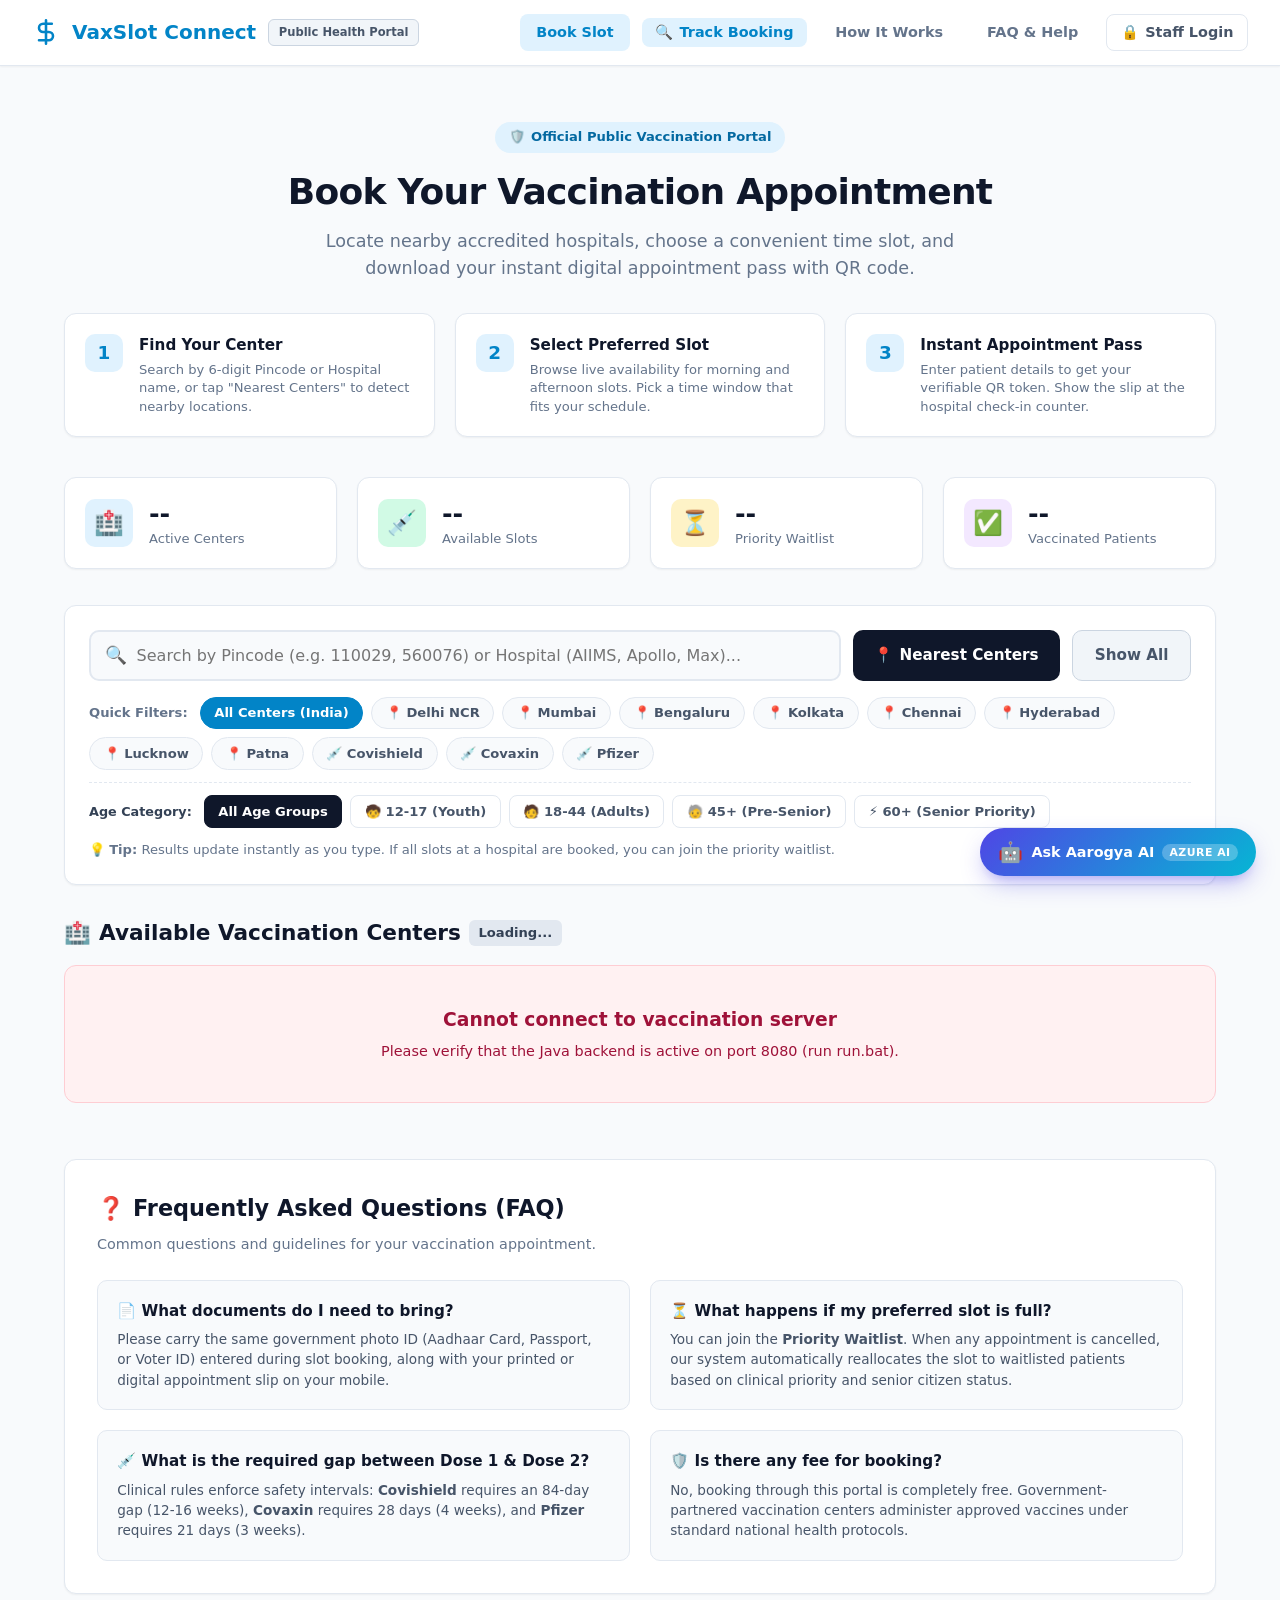
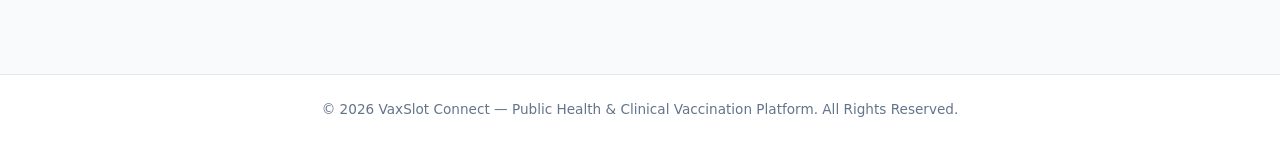
==== commit 22cc49bb: "feat(azure): live cloud hosting on Azure App Service, Aarogya AI assistant, and pan-India centers (v" ====
--- a/web/index.html
+++ b/web/index.html
@@ -122,10 +122,15 @@
       <!-- Quick Filter Chips -->
       <div class="quick-filter-bar">
         <span class="filter-label">Quick Filters:</span>
-        <span class="filter-chip active" id="chip-all" onclick="applyQuickFilter('all')">All Centers</span>
-        <span class="filter-chip" id="chip-delhi" onclick="applyQuickFilter('110029')">📍 Delhi (110029)</span>
-        <span class="filter-chip" id="chip-blr" onclick="applyQuickFilter('560076')">📍 Bengaluru (560076)</span>
-        <span class="filter-chip" id="chip-mum" onclick="applyQuickFilter('400050')">📍 Mumbai (400050)</span>
+        <span class="filter-chip active" id="chip-all" onclick="applyQuickFilter('all')">All Centers (India)</span>
+        <span class="filter-chip" id="chip-delhi" onclick="applyQuickFilter('Delhi')">📍 Delhi NCR</span>
+        <span class="filter-chip" id="chip-mum" onclick="applyQuickFilter('Mumbai')">📍 Mumbai</span>
+        <span class="filter-chip" id="chip-blr" onclick="applyQuickFilter('Bengaluru')">📍 Bengaluru</span>
+        <span class="filter-chip" id="chip-kol" onclick="applyQuickFilter('Kolkata')">📍 Kolkata</span>
+        <span class="filter-chip" id="chip-che" onclick="applyQuickFilter('Chennai')">📍 Chennai</span>
+        <span class="filter-chip" id="chip-hyd" onclick="applyQuickFilter('Hyderabad')">📍 Hyderabad</span>
+        <span class="filter-chip" id="chip-lko" onclick="applyQuickFilter('Lucknow')">📍 Lucknow</span>
+        <span class="filter-chip" id="chip-pat" onclick="applyQuickFilter('Patna')">📍 Patna</span>
         <span class="filter-chip" id="chip-covi" onclick="applyQuickFilter('Covishield')">💉 Covishield</span>
         <span class="filter-chip" id="chip-covax" onclick="applyQuickFilter('Covaxin')">💉 Covaxin</span>
         <span class="filter-chip" id="chip-pfizer" onclick="applyQuickFilter('Pfizer')">💉 Pfizer</span>
@@ -536,6 +541,60 @@
     </div>
   </div>
 
+  <!-- Floating Aarogya AI (Azure OpenAI) Assistant Button -->
+  <button id="ai-chat-btn" class="ai-floating-btn" onclick="toggleAiChat()" title="Ask Aarogya AI Clinical Assistant">
+    <span class="ai-btn-icon">🤖</span>
+    <span class="ai-btn-text">Ask Aarogya AI</span>
+    <span class="ai-btn-badge">Azure AI</span>
+  </button>
+
+  <!-- Aarogya AI Interactive Chat Window -->
+  <div id="ai-chat-box" class="ai-chat-drawer" style="display: none;">
+    <div class="ai-chat-header">
+      <div style="display: flex; align-items: center; gap: 0.6rem;">
+        <div class="ai-avatar">🩺</div>
+        <div>
+          <div style="font-weight: 700; font-size: 0.95rem; color: #0f172a; display: flex; align-items: center; gap: 0.35rem;">
+            Aarogya AI <span class="badge" style="background: #e0e7ff; color: #4338ca; font-size: 0.68rem; padding: 2px 6px;">Azure Cloud AI</span>
+          </div>
+          <div style="font-size: 0.73rem; color: #64748b;">Clinical Advisory & Vaccine Guidance (MoHFW)</div>
+        </div>
+      </div>
+      <button class="modal-close" onclick="toggleAiChat()" style="font-size: 1.2rem; color: #64748b;">&times;</button>
+    </div>
+
+    <!-- Quick Question Suggestions -->
+    <div class="ai-suggestions-bar">
+      <span class="ai-chip" onclick="askAiPrompt('Is Covishield safe if I have diabetes and blood pressure?')">🩺 Diabetes & BP Safety</span>
+      <span class="ai-chip" onclick="askAiPrompt('When am I eligible to receive Dose 2?')">📅 Dose 2 Interval</span>
+      <span class="ai-chip" onclick="askAiPrompt('What to do if I get fever after vaccination?')">🌡️ Post-Vaccine Fever</span>
+      <span class="ai-chip" onclick="askAiPrompt('Which vaccine is recommended for youth aged 12-17?')">🧒 12-17 Youth Vaccines</span>
+    </div>
+
+    <!-- Messages Container -->
+    <div id="ai-messages-list" class="ai-messages-list">
+      <div class="ai-msg ai-msg-bot">
+        <div class="ai-bubble">
+          Namaste! 🙏 I am <strong>Aarogya AI</strong>, your clinical vaccine advisory assistant powered by <strong>Azure AI</strong>.<br><br>
+          You can ask me anything about:
+          <ul style="margin: 0.4rem 0 0.2rem 1.2rem; padding: 0; font-size: 0.82rem;">
+            <li>Eligibility & minimum dosage intervals</li>
+            <li>Safety with pre-existing conditions (diabetes, BP)</li>
+            <li>Managing mild side effects & aftercare</li>
+          </ul>
+        </div>
+      </div>
+    </div>
+
+    <!-- Chat Input Bar -->
+    <form class="ai-chat-input-bar" onsubmit="handleAiChatSubmit(event)">
+      <input type="text" id="ai-user-input" placeholder="Ask a medical or vaccine question..." autocomplete="off" required>
+      <button type="submit" id="ai-send-btn" class="ai-send-btn" title="Send message">
+        <span>➤</span>
+      </button>
+    </form>
+  </div>
+
   <!-- Toast Notification Floating Container -->
   <div id="toast-container" class="toast-container"></div>
 
--- a/web/style.css
+++ b/web/style.css
@@ -1495,3 +1495,206 @@
     border: none;
   }
 }
+
+/* ==========================================================================
+   Aarogya AI (Azure OpenAI) Assistant Styles
+   ========================================================================== */
+.ai-floating-btn {
+  position: fixed;
+  bottom: 1.5rem;
+  right: 1.5rem;
+  z-index: 1000;
+  display: flex;
+  align-items: center;
+  gap: 0.5rem;
+  background: linear-gradient(135deg, #4f46e5 0%, #06b6d4 100%);
+  color: #ffffff;
+  padding: 0.75rem 1.15rem;
+  border-radius: 9999px;
+  border: none;
+  box-shadow: 0 10px 25px -5px rgba(79, 70, 229, 0.4), 0 8px 10px -6px rgba(79, 70, 229, 0.2);
+  cursor: pointer;
+  font-weight: 700;
+  font-size: 0.9rem;
+  transition: all 0.25s cubic-bezier(0.16, 1, 0.3, 1);
+  animation: pulseAiGlow 3s infinite;
+}
+
+.ai-floating-btn:hover {
+  transform: translateY(-3px) scale(1.03);
+  box-shadow: 0 14px 30px -5px rgba(79, 70, 229, 0.55);
+}
+
+@keyframes pulseAiGlow {
+  0% { box-shadow: 0 0 0 0 rgba(79, 70, 229, 0.5); }
+  70% { box-shadow: 0 0 0 12px rgba(79, 70, 229, 0); }
+  100% { box-shadow: 0 0 0 0 rgba(79, 70, 229, 0); }
+}
+
+.ai-btn-icon {
+  font-size: 1.25rem;
+}
+
+.ai-btn-badge {
+  background: rgba(255, 255, 255, 0.25);
+  font-size: 0.68rem;
+  padding: 2px 7px;
+  border-radius: 9999px;
+  text-transform: uppercase;
+  letter-spacing: 0.5px;
+}
+
+.ai-chat-drawer {
+  position: fixed;
+  bottom: 5.5rem;
+  right: 1.5rem;
+  width: 380px;
+  max-width: calc(100vw - 2rem);
+  height: 520px;
+  max-height: calc(100vh - 7rem);
+  background: #ffffff;
+  border-radius: 16px;
+  box-shadow: 0 20px 40px -10px rgba(0, 0, 0, 0.2), 0 0 0 1px rgba(0, 0, 0, 0.05);
+  z-index: 1001;
+  display: flex;
+  flex-direction: column;
+  overflow: hidden;
+  animation: modalPop 0.25s cubic-bezier(0.16, 1, 0.3, 1);
+}
+
+.ai-chat-header {
+  padding: 0.9rem 1.15rem;
+  background: #f8fafc;
+  border-bottom: 1px solid var(--border);
+  display: flex;
+  justify-content: space-between;
+  align-items: center;
+}
+
+.ai-avatar {
+  width: 38px;
+  height: 38px;
+  border-radius: 10px;
+  background: linear-gradient(135deg, #e0e7ff 0%, #c7d2fe 100%);
+  display: flex;
+  align-items: center;
+  justify-content: center;
+  font-size: 1.25rem;
+  flex-shrink: 0;
+}
+
+.ai-suggestions-bar {
+  padding: 0.6rem 0.85rem;
+  background: #ffffff;
+  border-bottom: 1px solid var(--border-light);
+  display: flex;
+  gap: 0.45rem;
+  overflow-x: auto;
+  white-space: nowrap;
+}
+
+.ai-chip {
+  background: #f1f5f9;
+  color: #334155;
+  font-size: 0.72rem;
+  font-weight: 600;
+  padding: 4px 10px;
+  border-radius: 9999px;
+  cursor: pointer;
+  border: 1px solid #e2e8f0;
+  transition: all 0.15s ease;
+  flex-shrink: 0;
+}
+
+.ai-chip:hover {
+  background: #e0e7ff;
+  color: #4338ca;
+  border-color: #c7d2fe;
+}
+
+.ai-messages-list {
+  flex: 1;
+  overflow-y: auto;
+  padding: 1rem;
+  display: flex;
+  flex-direction: column;
+  gap: 0.85rem;
+  background: #fafafa;
+}
+
+.ai-msg {
+  display: flex;
+  flex-direction: column;
+  max-width: 86%;
+}
+
+.ai-msg-bot {
+  align-self: flex-start;
+}
+
+.ai-msg-user {
+  align-self: flex-end;
+}
+
+.ai-bubble {
+  padding: 0.75rem 0.95rem;
+  border-radius: 14px;
+  font-size: 0.84rem;
+  line-height: 1.45;
+}
+
+.ai-msg-bot .ai-bubble {
+  background: #ffffff;
+  color: #1e293b;
+  border: 1px solid var(--border);
+  box-shadow: 0 1px 3px rgba(0, 0, 0, 0.04);
+  border-bottom-left-radius: 4px;
+}
+
+.ai-msg-user .ai-bubble {
+  background: linear-gradient(135deg, #4f46e5 0%, #4338ca 100%);
+  color: #ffffff;
+  border-bottom-right-radius: 4px;
+}
+
+.ai-chat-input-bar {
+  padding: 0.75rem 0.85rem;
+  background: #ffffff;
+  border-top: 1px solid var(--border);
+  display: flex;
+  gap: 0.5rem;
+}
+
+.ai-chat-input-bar input {
+  flex: 1;
+  padding: 0.65rem 0.85rem;
+  border: 1.5px solid var(--border);
+  border-radius: 10px;
+  font-size: 0.85rem;
+  outline: none;
+  font-family: inherit;
+  transition: border-color 0.2s;
+}
+
+.ai-chat-input-bar input:focus {
+  border-color: #4f46e5;
+}
+
+.ai-send-btn {
+  background: #4f46e5;
+  color: white;
+  border: none;
+  border-radius: 10px;
+  padding: 0 1rem;
+  cursor: pointer;
+  font-weight: 700;
+  display: flex;
+  align-items: center;
+  justify-content: center;
+  transition: background 0.15s;
+}
+
+.ai-send-btn:hover {
+  background: #4338ca;
+}
+
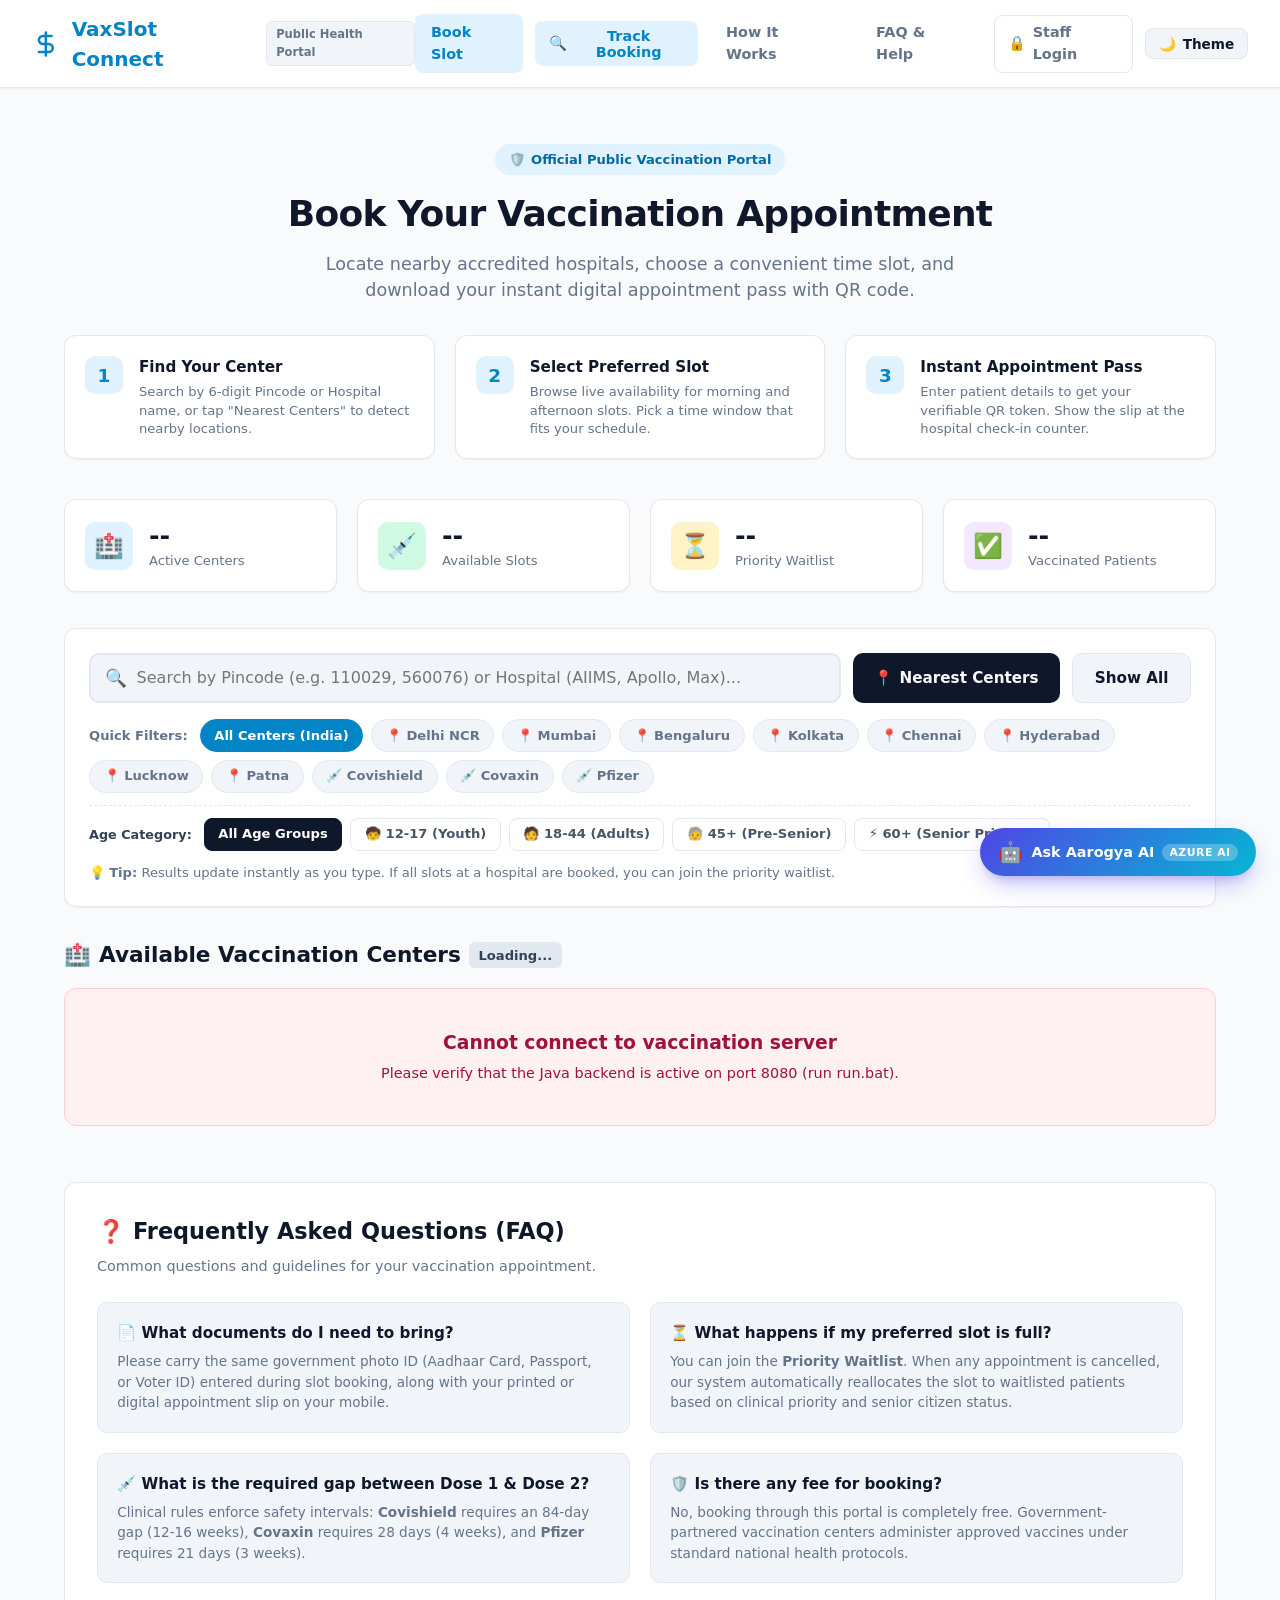
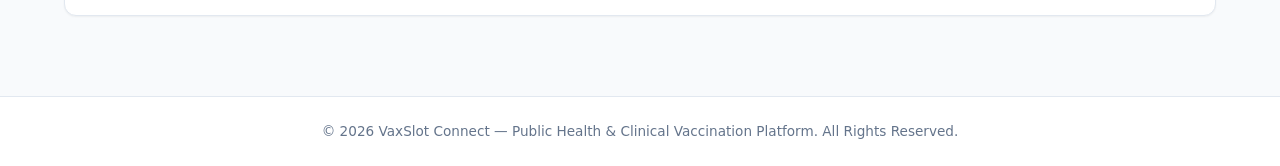
==== commit fb6061b8: "feat(ui): add system-aware modern dark mode toggle with persistent override" ====
--- a/web/index.html
+++ b/web/index.html
@@ -3,6 +3,15 @@
 <head>
   <meta charset="UTF-8">
   <meta name="viewport" content="width=device-width, initial-scale=1.0">
+  <meta name="color-scheme" content="light dark">
+  <script>
+    try {
+      const savedTheme = localStorage.getItem("color-scheme");
+      if (savedTheme) {
+        document.querySelector('meta[name="color-scheme"]').content = savedTheme;
+      }
+    } catch (e) {}
+  </script>
   <title>VaxSlot Connect — Official Vaccination Slot Booking</title>
   <link rel="stylesheet" href="style.css">
 </head>
@@ -19,14 +28,19 @@
     </a>
     <nav class="nav-links">
       <a href="index.html" class="nav-btn active">Book Slot</a>
-      <button class="nav-btn" onclick="openTrackModal()" style="color: var(--primary); font-weight: 700; background: #e0f2fe; padding: 0.4rem 0.85rem; border-radius: 8px;">
+      <button class="nav-btn" onclick="openTrackModal()" style="color: var(--primary); font-weight: 700; background: var(--primary-light); padding: 0.4rem 0.85rem; border-radius: 8px;">
         <span>🔍</span> Track Booking
       </button>
       <a href="#how-it-works" class="nav-btn">How It Works</a>
       <a href="#faq" class="nav-btn">FAQ & Help</a>
-      <a href="admin.html" class="nav-btn" style="color: #475569; border: 1px solid var(--border); padding: 0.4rem 0.85rem;">
+      <a href="admin.html" class="nav-btn" style="color: var(--text-muted); border: 1px solid var(--border); padding: 0.4rem 0.85rem;">
         <span>🔒</span> Staff Login
       </a>
+      <button id="theme-toggle-btn" class="theme-toggle-btn" onclick="toggleTheme()" title="Toggle Dark/Light Mode" aria-label="Toggle dark mode">
+        <span class="theme-icon-light" aria-hidden="true">☀️</span>
+        <span class="theme-icon-dark" aria-hidden="true">🌙</span>
+        <span class="theme-text">Theme</span>
+      </button>
     </nav>
   </header>
 
@@ -289,7 +303,7 @@
         <div style="display: grid; grid-template-columns: 1fr 1fr; gap: 1rem;">
           <div class="form-group">
             <label for="form-age">Age (Years) *</label>
-            <input type="number" id="form-age" class="form-control" placeholder="e.g. 45" min="12" max="115" required oninput="updatePriorityPreview()">
+            <input type="number" id="form-age" class="form-control" placeholder="e.g. 45" min="12" max="115" required>
           </div>
           <div class="form-group">
             <label for="form-phone">Mobile Number *</label>
@@ -298,24 +312,15 @@
         </div>
 
         <div class="form-group">
+          <label for="form-email">Email Address (Receive Digital Pass & QR Code) *</label>
+          <input type="email" id="form-email" class="form-control" placeholder="name@example.com" required>
+          <div class="form-hint">Your official digital appointment pass will be delivered directly to this email inbox.</div>
+        </div>
+
+        <div class="form-group">
           <label for="form-pincode">Residential Pincode (Area Auto-Verification)</label>
           <input type="text" id="form-pincode" class="form-control" placeholder="Enter 6-digit Pincode (e.g. 110029, 560076)" maxlength="6" oninput="handleBookingPincodeInput()">
           <div id="booking-pincode-feedback" class="form-hint" style="color: var(--primary-dark); font-weight: 600; margin-top: 0.35rem; display: none;"></div>
-        </div>
-
-        <div class="form-group" style="display: flex; align-items: flex-start; gap: 0.65rem; margin-top: 0.5rem; background: #f8fafc; padding: 0.75rem; border-radius: 8px; border: 1px solid var(--border);">
-          <input type="checkbox" id="form-comorbidity" style="width: 18px; height: 18px; margin-top: 2px;" onchange="updatePriorityPreview()">
-          <label for="form-comorbidity" style="margin-bottom: 0; font-size: 0.85rem; font-weight: 500; cursor: pointer; color: #334155;">
-            <strong>High-Risk / Medical Condition:</strong> Patient has pre-existing conditions (diabetes, cardiovascular disease, hypertension, or immunocompromised).
-          </label>
-        </div>
-
-        <!-- Patient Priority Assessment -->
-        <div class="priority-preview">
-          <div>⚖️ <strong>Queue Allocation: </strong><span id="preview-priority-score" class="priority-score">Standard Queue</span></div>
-          <div style="font-size: 0.76rem; color: #64748b; margin-top: 0.25rem;">
-            Senior citizens (aged 60+) and medically vulnerable patients receive priority scheduling in case of high demand.
-          </div>
         </div>
 
         <div style="display: flex; gap: 0.75rem; margin-top: 1.5rem;">
@@ -356,6 +361,7 @@
         <div class="receipt-details">
           <div class="receipt-row"><span>Patient Name:</span><strong id="receipt-patient">--</strong></div>
           <div class="receipt-row"><span>Patient Mobile:</span><strong id="receipt-mobile-row">+91 --</strong></div>
+          <div class="receipt-row"><span>Email Pass:</span><strong id="receipt-email-row" style="color: var(--primary);">--</strong></div>
           <div class="receipt-row"><span>Govt Photo ID:</span><span id="receipt-id">--</span></div>
           <div class="receipt-row"><span>Vaccination Center:</span><strong id="receipt-center">--</strong></div>
           <div class="receipt-row"><span>Vaccine & Dose:</span><span id="receipt-vaccine" class="badge badge-vaccine">--</span></div>
--- a/web/style.css
+++ b/web/style.css
@@ -1,19 +1,23 @@
 :root {
+  /* MANDATORY: Color-scheme root declaration supporting light and dark */
+  color-scheme: light dark;
+
   --primary: #0284c7;
   --primary-dark: #0369a1;
-  --primary-light: #e0f2fe;
+  --primary-light: light-dark(#e0f2fe, #082f49);
   --success: #10b981;
   --success-dark: #059669;
-  --success-light: #d1fae5;
+  --success-light: light-dark(#d1fae5, #064e3b);
   --warning: #f59e0b;
-  --warning-light: #fef3c7;
+  --warning-light: light-dark(#fef3c7, #451a03);
   --danger: #ef4444;
-  --danger-light: #fee2e2;
-  --bg-main: #f8fafc;
-  --bg-card: #ffffff;
-  --text-main: #0f172a;
-  --text-muted: #64748b;
-  --border: #e2e8f0;
+  --danger-light: light-dark(#fee2e2, #7f1d1d);
+  --bg-main: light-dark(#f8fafc, #0b1120);
+  --bg-card: light-dark(#ffffff, #1e293b);
+  --bg-subtle: light-dark(#f1f5f9, #151e2e);
+  --text-main: light-dark(#0f172a, #f1f5f9);
+  --text-muted: light-dark(#64748b, #94a3b8);
+  --border: light-dark(#e2e8f0, #334155);
   --border-focus: #38bdf8;
   --shadow-sm: 0 1px 2px 0 rgba(0, 0, 0, 0.05);
   --shadow-md: 0 4px 6px -1px rgba(0, 0, 0, 0.08), 0 2px 4px -2px rgba(0, 0, 0, 0.05);
@@ -21,6 +25,53 @@
   --shadow-xl: 0 20px 25px -5px rgba(0, 0, 0, 0.1), 0 8px 10px -6px rgba(0, 0, 0, 0.05);
   --radius: 12px;
   --radius-lg: 16px;
+  accent-color: var(--primary);
+
+  /* Override mappings when meta[name="color-scheme"] is explicitly set to dark */
+  &:has(> head > meta[name="color-scheme"][content="dark"]) {
+    color-scheme: dark;
+    --bg-main: #0b1120;
+    --bg-card: #1e293b;
+    --bg-subtle: #151e2e;
+    --text-main: #f1f5f9;
+    --text-muted: #94a3b8;
+    --border: #334155;
+    --primary-light: #082f49;
+    --success-light: #064e3b;
+    --warning-light: #451a03;
+    --danger-light: #7f1d1d;
+  }
+
+  /* Override mappings when meta[name="color-scheme"] is explicitly set to light */
+  &:has(> head > meta[name="color-scheme"][content="light"]) {
+    color-scheme: light;
+    --bg-main: #f8fafc;
+    --bg-card: #ffffff;
+    --bg-subtle: #f1f5f9;
+    --text-main: #0f172a;
+    --text-muted: #64748b;
+    --border: #e2e8f0;
+    --primary-light: #e0f2fe;
+    --success-light: #d1fae5;
+    --warning-light: #fef3c7;
+    --danger-light: #fee2e2;
+  }
+}
+
+/* System dark theme preference fallback for broad browser support */
+@media (prefers-color-scheme: dark) {
+  :root:not(:has(> head > meta[name="color-scheme"][content="light"])) {
+    --bg-main: #0b1120;
+    --bg-card: #1e293b;
+    --bg-subtle: #151e2e;
+    --text-main: #f1f5f9;
+    --text-muted: #94a3b8;
+    --border: #334155;
+    --primary-light: #082f49;
+    --success-light: #064e3b;
+    --warning-light: #451a03;
+    --danger-light: #7f1d1d;
+  }
 }
 
 * {
@@ -37,11 +88,12 @@
   display: flex;
   flex-direction: column;
   line-height: 1.5;
+  transition: background-color 0.25s ease, color 0.25s ease;
 }
 
 /* Navbar */
 .navbar {
-  background: #ffffff;
+  background: var(--bg-card);
   border-bottom: 1px solid var(--border);
   padding: 0.85rem 2rem;
   display: flex;
@@ -64,13 +116,13 @@
 }
 
 .nav-brand span.badge-dsa {
-  background: #f1f5f9;
-  color: #475569;
+  background: var(--bg-subtle);
+  color: var(--text-muted);
   font-size: 0.72rem;
   padding: 0.25rem 0.6rem;
   border-radius: 6px;
   font-weight: 600;
-  border: 1px solid #cbd5e1;
+  border: 1px solid var(--border);
 }
 
 .nav-links {
@@ -109,6 +161,53 @@
   background: var(--primary-dark);
 }
 
+/* Theme Toggle Button (Light / Dark Mode Switcher) */
+.theme-toggle-btn {
+  display: inline-flex;
+  align-items: center;
+  gap: 0.4rem;
+  background: var(--bg-subtle);
+  color: var(--text-main);
+  border: 1px solid var(--border);
+  padding: 0.42rem 0.8rem;
+  border-radius: 8px;
+  cursor: pointer;
+  font-size: 0.85rem;
+  font-weight: 600;
+  transition: all 0.2s ease;
+  user-select: none;
+}
+
+.theme-toggle-btn:hover {
+  border-color: var(--primary);
+  background: var(--primary-light);
+  color: var(--primary-dark);
+}
+
+.theme-toggle-btn .theme-icon-light {
+  display: none;
+}
+.theme-toggle-btn .theme-icon-dark {
+  display: inline-block;
+}
+
+/* Branching for dark mode */
+:root:has(> head > meta[name="color-scheme"][content="dark"]) .theme-toggle-btn .theme-icon-light {
+  display: inline-block;
+}
+:root:has(> head > meta[name="color-scheme"][content="dark"]) .theme-toggle-btn .theme-icon-dark {
+  display: none;
+}
+
+@media (prefers-color-scheme: dark) {
+  :root:not(:has(> head > meta[name="color-scheme"][content="light"])) .theme-toggle-btn .theme-icon-light {
+    display: inline-block;
+  }
+  :root:not(:has(> head > meta[name="color-scheme"][content="light"])) .theme-toggle-btn .theme-icon-dark {
+    display: none;
+  }
+}
+
 /* Main Container */
 .container {
   max-width: 1200px;
@@ -129,8 +228,8 @@
   display: inline-flex;
   align-items: center;
   gap: 0.4rem;
-  background: #e0f2fe;
-  color: #0369a1;
+  background: var(--primary-light);
+  color: var(--primary-dark);
   padding: 0.35rem 0.85rem;
   border-radius: 9999px;
   font-size: 0.82rem;
@@ -141,7 +240,7 @@
 .hero h1 {
   font-size: 2.25rem;
   font-weight: 800;
-  color: #0f172a;
+  color: var(--text-main);
   margin-bottom: 0.6rem;
   letter-spacing: -0.02em;
 }
@@ -162,7 +261,7 @@
 }
 
 .step-card {
-  background: #ffffff;
+  background: var(--bg-card);
   border: 1px solid var(--border);
   border-radius: var(--radius);
   padding: 1.25rem 1.25rem 1.25rem 1.25rem;
@@ -177,7 +276,7 @@
 .step-card:hover {
   transform: translateY(-2px);
   box-shadow: var(--shadow-md);
-  border-color: #cbd5e1;
+  border-color: var(--border-focus);
 }
 
 .step-badge-num {
@@ -197,7 +296,7 @@
 .step-card-content h3 {
   font-size: 0.95rem;
   font-weight: 700;
-  color: #0f172a;
+  color: var(--text-main);
   margin-bottom: 0.25rem;
 }
 
@@ -250,7 +349,7 @@
 .stat-info h3 {
   font-size: 1.6rem;
   font-weight: 700;
-  color: #0f172a;
+  color: var(--text-main);
   line-height: 1.2;
 }
 
@@ -300,12 +399,13 @@
   border-radius: 10px;
   outline: none;
   transition: all 0.2s ease;
-  background: #f8fafc;
+  background: var(--bg-subtle);
+  color: var(--text-main);
 }
 
 .search-input:focus {
   border-color: var(--primary);
-  background: #ffffff;
+  background: var(--bg-card);
   box-shadow: 0 0 0 3px rgba(2, 132, 199, 0.15);
 }
 
@@ -322,7 +422,7 @@
 }
 
 .search-clear-btn:hover {
-  color: #475569;
+  color: var(--text-main);
 }
 
 .btn-search-action {
@@ -340,24 +440,25 @@
 }
 
 .btn-nearest {
-  background: #0f172a;
+  background: var(--text-main);
+  color: var(--bg-main);
+}
+
+.btn-nearest:hover {
+  background: var(--primary);
   color: #ffffff;
-}
-
-.btn-nearest:hover {
-  background: #1e293b;
   transform: translateY(-1px);
 }
 
 .btn-reset {
-  background: #f1f5f9;
-  color: #475569;
-  border: 1px solid #cbd5e1;
+  background: var(--bg-subtle);
+  color: var(--text-main);
+  border: 1px solid var(--border);
 }
 
 .btn-reset:hover {
-  background: #e2e8f0;
-  color: #0f172a;
+  background: var(--primary-light);
+  color: var(--primary-dark);
 }
 
 /* Quick Filter Chips */
@@ -377,13 +478,13 @@
 }
 
 .filter-chip {
-  background: #f8fafc;
+  background: var(--bg-subtle);
   border: 1px solid var(--border);
   border-radius: 9999px;
   padding: 0.35rem 0.85rem;
   font-size: 0.82rem;
   font-weight: 600;
-  color: #475569;
+  color: var(--text-muted);
   cursor: pointer;
   transition: all 0.2s ease;
   user-select: none;
@@ -596,7 +697,7 @@
 }
 
 .slot-btn {
-  background: #ffffff;
+  background: var(--bg-card);
   border: 1.5px solid var(--border);
   border-radius: 10px;
   padding: 0.7rem 0.6rem;
@@ -618,7 +719,7 @@
 .slot-time {
   font-size: 0.84rem;
   font-weight: 700;
-  color: #1e293b;
+  color: var(--text-main);
 }
 
 .slot-count {
@@ -641,18 +742,19 @@
 .slot-dot.amber { background: #f59e0b; }
 
 .slot-full {
-  background: #fffbeb;
-  border-color: #fde68a;
+  background: var(--warning-light);
+  border-color: var(--warning);
   cursor: pointer;
 }
 
 .slot-full:hover {
-  border-color: #f59e0b;
-  background: #fef3c7;
+  border-color: var(--warning);
+  background: var(--warning-light);
+  filter: brightness(0.95);
 }
 
 .slot-full .slot-count {
-  color: #b45309;
+  color: var(--warning);
 }
 
 /* Modals */
@@ -774,8 +876,9 @@
   border-radius: 8px;
   font-size: 0.95rem;
   outline: none;
-  transition: border-color 0.2s ease;
-  background: #ffffff;
+  transition: border-color 0.2s ease, background 0.2s ease, color 0.2s ease;
+  background: var(--bg-card);
+  color: var(--text-main);
 }
 
 .form-control:focus {
@@ -894,14 +997,14 @@
   border: 2px dashed #0284c7;
   border-radius: 14px;
   padding: 1.75rem;
-  background: #ffffff;
+  background: var(--bg-card);
   margin-bottom: 1.5rem;
   text-align: center;
   position: relative;
 }
 
 .receipt-header {
-  border-bottom: 2px solid #e2e8f0;
+  border-bottom: 2px solid var(--border);
   padding-bottom: 0.75rem;
   margin-bottom: 1.25rem;
 }
@@ -909,7 +1012,7 @@
 .receipt-header h4 {
   font-size: 1rem;
   font-weight: 800;
-  color: #0f172a;
+  color: var(--text-main);
   letter-spacing: 0.5px;
 }
 
@@ -956,11 +1059,11 @@
 
 .receipt-checklist {
   margin-top: 1rem;
-  background: #f8fafc;
+  background: var(--bg-subtle);
   border-radius: 8px;
   padding: 0.75rem;
   font-size: 0.78rem;
-  color: #475569;
+  color: var(--text-muted);
   text-align: left;
 }
 
@@ -971,7 +1074,7 @@
 
 /* FAQ / Help Section */
 .faq-section {
-  background: #ffffff;
+  background: var(--bg-card);
   border: 1px solid var(--border);
   border-radius: var(--radius);
   padding: 2rem;
@@ -983,7 +1086,7 @@
 .faq-section h2 {
   font-size: 1.4rem;
   font-weight: 700;
-  color: #0f172a;
+  color: var(--text-main);
   margin-bottom: 0.5rem;
   display: flex;
   align-items: center;
@@ -1003,8 +1106,8 @@
 }
 
 .faq-item {
-  background: #f8fafc;
-  border: 1px solid #e2e8f0;
+  background: var(--bg-subtle);
+  border: 1px solid var(--border);
   border-radius: 10px;
   padding: 1.2rem;
 }
@@ -1012,13 +1115,13 @@
 .faq-item h3 {
   font-size: 0.95rem;
   font-weight: 700;
-  color: #0f172a;
+  color: var(--text-main);
   margin-bottom: 0.4rem;
 }
 
 .faq-item p {
   font-size: 0.85rem;
-  color: #475569;
+  color: var(--text-muted);
   line-height: 1.5;
 }
 
@@ -1037,7 +1140,7 @@
 
 .toast {
   pointer-events: auto;
-  background: #ffffff;
+  background: var(--bg-card);
   border-radius: 10px;
   padding: 1rem 1.25rem;
   box-shadow: var(--shadow-lg);
@@ -1048,7 +1151,7 @@
   animation: toastSlideIn 0.3s cubic-bezier(0.16, 1, 0.3, 1);
   transition: all 0.25s ease;
   font-size: 0.9rem;
-  color: #0f172a;
+  color: var(--text-main);
   border: 1px solid var(--border);
 }
 
@@ -1091,7 +1194,7 @@
 
 .toast-msg {
   font-size: 0.82rem;
-  color: #475569;
+  color: var(--text-muted);
   line-height: 1.4;
 }
 
@@ -1106,7 +1209,7 @@
 }
 
 .toast-close-btn:hover {
-  color: #334155;
+  color: var(--text-main);
 }
 
 /* Analytics Grid */
@@ -1118,7 +1221,7 @@
 }
 
 .analytics-card {
-  background: white;
+  background: var(--bg-card);
   border-radius: var(--radius);
   border: 1px solid var(--border);
   padding: 1.25rem;
@@ -1127,7 +1230,7 @@
 
 .analytics-card h4 {
   font-size: 0.95rem;
-  color: #0f172a;
+  color: var(--text-main);
   margin-bottom: 1rem;
   display: flex;
   align-items: center;
@@ -1143,14 +1246,14 @@
   justify-content: space-between;
   font-size: 0.8rem;
   font-weight: 600;
-  color: #475569;
+  color: var(--text-muted);
   margin-bottom: 0.3rem;
 }
 
 .bar-track {
   width: 100%;
   height: 10px;
-  background: #f1f5f9;
+  background: var(--bg-subtle);
   border-radius: 5px;
   overflow: hidden;
 }
@@ -1181,7 +1284,7 @@
 .confirm-title {
   font-size: 1.2rem;
   font-weight: 700;
-  color: #0f172a;
+  color: var(--text-main);
   margin-bottom: 0.5rem;
 }
 
@@ -1199,7 +1302,7 @@
 
 /* Footer */
 footer.main-footer {
-  background: #ffffff;
+  background: var(--bg-card);
   border-top: 1px solid var(--border);
   padding: 1.5rem 2rem;
   text-align: center;
@@ -1552,7 +1655,8 @@
   max-width: calc(100vw - 2rem);
   height: 520px;
   max-height: calc(100vh - 7rem);
-  background: #ffffff;
+  background: var(--bg-card);
+  border: 1px solid var(--border);
   border-radius: 16px;
   box-shadow: 0 20px 40px -10px rgba(0, 0, 0, 0.2), 0 0 0 1px rgba(0, 0, 0, 0.05);
   z-index: 1001;
@@ -1564,7 +1668,7 @@
 
 .ai-chat-header {
   padding: 0.9rem 1.15rem;
-  background: #f8fafc;
+  background: var(--bg-subtle);
   border-bottom: 1px solid var(--border);
   display: flex;
   justify-content: space-between;
@@ -1585,8 +1689,8 @@
 
 .ai-suggestions-bar {
   padding: 0.6rem 0.85rem;
-  background: #ffffff;
-  border-bottom: 1px solid var(--border-light);
+  background: var(--bg-card);
+  border-bottom: 1px solid var(--border);
   display: flex;
   gap: 0.45rem;
   overflow-x: auto;
@@ -1594,22 +1698,22 @@
 }
 
 .ai-chip {
-  background: #f1f5f9;
-  color: #334155;
+  background: var(--bg-subtle);
+  color: var(--text-muted);
   font-size: 0.72rem;
   font-weight: 600;
   padding: 4px 10px;
   border-radius: 9999px;
   cursor: pointer;
-  border: 1px solid #e2e8f0;
+  border: 1px solid var(--border);
   transition: all 0.15s ease;
   flex-shrink: 0;
 }
 
 .ai-chip:hover {
-  background: #e0e7ff;
-  color: #4338ca;
-  border-color: #c7d2fe;
+  background: var(--primary-light);
+  color: var(--primary-dark);
+  border-color: var(--primary);
 }
 
 .ai-messages-list {
@@ -1619,7 +1723,7 @@
   display: flex;
   flex-direction: column;
   gap: 0.85rem;
-  background: #fafafa;
+  background: var(--bg-main);
 }
 
 .ai-msg {
@@ -1644,8 +1748,8 @@
 }
 
 .ai-msg-bot .ai-bubble {
-  background: #ffffff;
-  color: #1e293b;
+  background: var(--bg-card);
+  color: var(--text-main);
   border: 1px solid var(--border);
   box-shadow: 0 1px 3px rgba(0, 0, 0, 0.04);
   border-bottom-left-radius: 4px;
@@ -1659,7 +1763,7 @@
 
 .ai-chat-input-bar {
   padding: 0.75rem 0.85rem;
-  background: #ffffff;
+  background: var(--bg-card);
   border-top: 1px solid var(--border);
   display: flex;
   gap: 0.5rem;
@@ -1669,6 +1773,8 @@
   flex: 1;
   padding: 0.65rem 0.85rem;
   border: 1.5px solid var(--border);
+  background: var(--bg-subtle);
+  color: var(--text-main);
   border-radius: 10px;
   font-size: 0.85rem;
   outline: none;
@@ -1678,6 +1784,7 @@
 
 .ai-chat-input-bar input:focus {
   border-color: #4f46e5;
+  background: var(--bg-card);
 }
 
 .ai-send-btn {
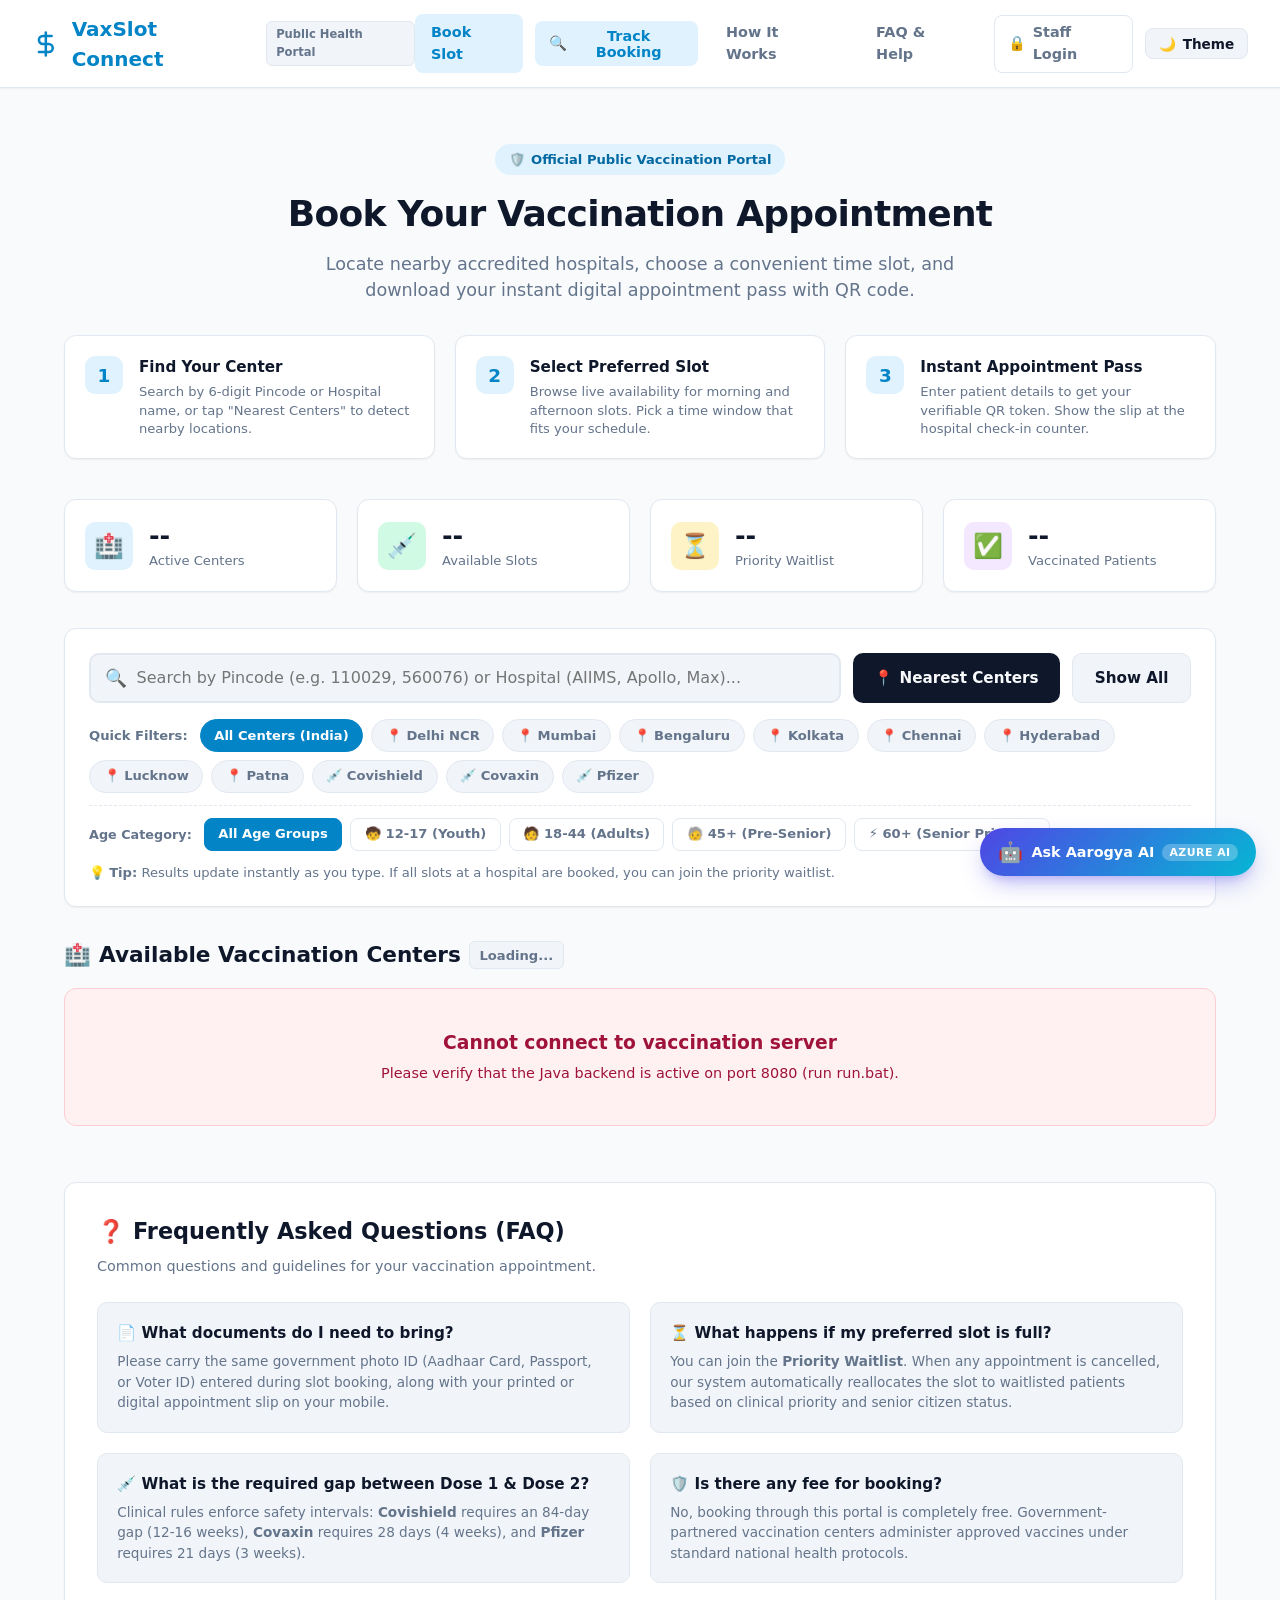
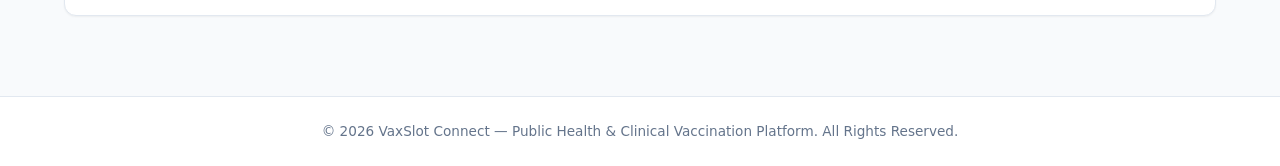
==== commit 6ef64d9a: "fix(dark-mode): resolve all color contrast and text visibility issues across cards, badges, and moda" ====
--- a/web/index.html
+++ b/web/index.html
@@ -152,7 +152,7 @@
 
       <!-- Age Category Filter Bar -->
       <div class="age-filter-bar">
-        <span class="filter-label" style="font-size: 0.8rem; font-weight: 700; color: #334155;">Age Category:</span>
+        <span class="filter-label" style="font-size: 0.8rem; font-weight: 700; color: var(--text-muted);">Age Category:</span>
         <span class="age-chip active" id="age-all" onclick="applyAgeFilter('all')">All Age Groups</span>
         <span class="age-chip" id="age-youth" onclick="applyAgeFilter('youth')">🧒 12-17 (Youth)</span>
         <span class="age-chip" id="age-adults" onclick="applyAgeFilter('adults')">🧑 18-44 (Adults)</span>
@@ -220,7 +220,7 @@
     <div class="modal-content" style="max-width: 650px;">
       <div class="modal-header">
         <div>
-          <h3 id="map-center-name" style="font-size: 1.25rem; font-weight: 700; color: #0f172a;">Center Location</h3>
+          <h3 id="map-center-name" style="font-size: 1.25rem; font-weight: 700; color: var(--text-main);">Center Location</h3>
           <p id="map-center-address" style="font-size: 0.85rem; color: var(--text-muted); margin-top: 0.2rem;">Address</p>
         </div>
         <button class="modal-close" onclick="closeMapModal()">&times;</button>
@@ -244,7 +244,7 @@
     <div class="modal-content">
       <div class="modal-header">
         <div>
-          <h3 style="font-size: 1.25rem; font-weight: 700; color: #0f172a;">Book Vaccination Slot</h3>
+          <h3 style="font-size: 1.25rem; font-weight: 700; color: var(--text-main);">Book Vaccination Slot</h3>
           <p style="font-size: 0.85rem; color: var(--text-muted);">Please fill out the patient details below</p>
         </div>
         <button class="modal-close" onclick="closeBookingModal()">&times;</button>
@@ -348,15 +348,15 @@
       <div class="receipt-card">
         <div class="receipt-header">
           <h4>NATIONAL HEALTH PORTAL</h4>
-          <p style="font-size: 0.75rem; color: #64748b; text-transform: uppercase; letter-spacing: 0.8px;">Vaccination Appointment Pass</p>
-        </div>
-
-        <p style="font-size: 0.75rem; text-transform: uppercase; letter-spacing: 1px; color: #64748b;">Appointment Token ID</p>
+          <p style="font-size: 0.75rem; color: var(--text-muted); text-transform: uppercase; letter-spacing: 0.8px;">Vaccination Appointment Pass</p>
+        </div>
+
+        <p style="font-size: 0.75rem; text-transform: uppercase; letter-spacing: 1px; color: var(--text-muted);">Appointment Token ID</p>
         <div id="receipt-token" class="receipt-token">VAC-2026-XXXX</div>
 
         <!-- Rendered QR Code -->
         <div id="qrcode-box" class="qr-box"></div>
-        <p style="font-size: 0.75rem; color: #64748b;">Present this QR code at the hospital check-in counter</p>
+        <p style="font-size: 0.75rem; color: var(--text-muted);">Present this QR code at the hospital check-in counter</p>
 
         <div class="receipt-details">
           <div class="receipt-row"><span>Patient Name:</span><strong id="receipt-patient">--</strong></div>
@@ -380,25 +380,25 @@
       </div>
 
       <!-- Direct Patient Notification Dispatch (To Booked Patient's Mobile) -->
-      <div style="background: #f0fdf4; border: 1.5px solid #bbf7d0; border-radius: 10px; padding: 0.85rem; margin-bottom: 1rem; text-align: center;">
-        <div style="font-size: 0.8rem; font-weight: 700; color: #166534; margin-bottom: 0.5rem; display: flex; align-items: center; justify-content: center; gap: 0.4rem;">
+      <div style="background: var(--success-light); border: 1.5px solid var(--success); border-radius: 10px; padding: 0.85rem; margin-bottom: 1rem; text-align: center;">
+        <div style="font-size: 0.8rem; font-weight: 700; color: var(--success); margin-bottom: 0.5rem; display: flex; align-items: center; justify-content: center; gap: 0.4rem;">
           <span>📲</span> Receive Pass on Patient's Phone (+91 <span id="receipt-phone-display">Mobile</span>)
         </div>
         <div style="display: flex; gap: 0.5rem;">
           <a id="receipt-whatsapp-link" href="#" target="_blank" class="btn-submit" style="background: #25D366; text-decoration: none; padding: 0.65rem 0.85rem; font-size: 0.82rem; flex: 1; display: inline-flex; align-items: center; justify-content: center; gap: 0.35rem;">
             <span>🟢</span> Send to WhatsApp
           </a>
-          <a id="receipt-sms-link" href="#" class="btn-submit" style="background: #0284c7; text-decoration: none; padding: 0.65rem 0.85rem; font-size: 0.82rem; flex: 1; display: inline-flex; align-items: center; justify-content: center; gap: 0.35rem;">
+          <a id="receipt-sms-link" href="#" class="btn-submit" style="background: var(--primary); text-decoration: none; padding: 0.65rem 0.85rem; font-size: 0.82rem; flex: 1; display: inline-flex; align-items: center; justify-content: center; gap: 0.35rem;">
             <span>💬</span> Send via Mobile SMS
           </a>
         </div>
       </div>
 
       <div style="display: flex; gap: 0.75rem;">
-        <button class="btn-submit" onclick="window.print()" style="background: #0f172a; flex: 1;">
+        <button class="btn-submit" onclick="window.print()" style="background: var(--primary); flex: 1;">
           🖨️ Print Appointment Slip
         </button>
-        <button class="btn-submit" onclick="closeReceiptModal()" style="background: #f1f5f9; color: #334155; border: 1px solid var(--border); flex: 1;">
+        <button class="btn-submit" onclick="closeReceiptModal()" style="background: var(--bg-subtle); color: var(--text-main); border: 1px solid var(--border); flex: 1;">
           Close
         </button>
       </div>
@@ -410,7 +410,7 @@
     <div class="modal-content" style="max-width: 540px;">
       <div class="modal-header">
         <div>
-          <h3 style="font-size: 1.25rem; font-weight: 700; color: #0f172a;">Track My Appointment</h3>
+          <h3 style="font-size: 1.25rem; font-weight: 700; color: var(--text-main);">Track My Appointment</h3>
           <p style="font-size: 0.85rem; color: var(--text-muted);">Enter your Token ID or Aadhaar / Mobile number</p>
         </div>
         <button class="modal-close" onclick="closeTrackModal()">&times;</button>
@@ -447,10 +447,10 @@
         <button class="modal-close" onclick="closeCertModal()">&times;</button>
       </div>
 
-      <div id="printable-certificate" class="cert-card" style="border: 3px double #0284c7; border-radius: 12px; padding: 2rem; background: #ffffff; text-align: center; margin-bottom: 1.5rem;">
-        <div class="cert-header" style="border-bottom: 2px solid #e2e8f0; padding-bottom: 1rem; margin-bottom: 1.5rem;">
-          <div style="font-size: 1.4rem; font-weight: 800; color: #0f172a;">GOVERNMENT HEALTH AUTHORITY</div>
-          <p style="font-size: 0.85rem; color: #64748b;">Certificate for Infectious Disease Immunization</p>
+      <div id="printable-certificate" class="cert-card" style="border: 3px double var(--primary); border-radius: 12px; padding: 2rem; background: var(--bg-card); color: var(--text-main); text-align: center; margin-bottom: 1.5rem;">
+        <div class="cert-header" style="border-bottom: 2px solid var(--border); padding-bottom: 1rem; margin-bottom: 1.5rem;">
+          <div style="font-size: 1.4rem; font-weight: 800; color: var(--text-main);">GOVERNMENT HEALTH AUTHORITY</div>
+          <p style="font-size: 0.85rem; color: var(--text-muted);">Certificate for Infectious Disease Immunization</p>
         </div>
 
         <div style="margin-bottom: 1.5rem;">
@@ -468,12 +468,12 @@
         </div>
 
         <div id="cert-qr-box" class="qr-box" style="margin-top: 1.25rem;"></div>
-        <p style="font-size: 0.72rem; color: #94a3b8; margin-top: 0.5rem;">Secure Digitally Verifiable QR Code</p>
+        <p style="font-size: 0.72rem; color: var(--text-muted); margin-top: 0.5rem;">Secure Digitally Verifiable QR Code</p>
       </div>
 
       <div style="display: flex; gap: 0.75rem;">
-        <button class="btn-submit" onclick="window.print()" style="background: #0f172a;">🖨️ Print Certificate</button>
-        <button class="btn-submit" onclick="closeCertModal()" style="background: #e2e8f0; color: #334155;">Close</button>
+        <button class="btn-submit" onclick="window.print()" style="background: var(--primary);">🖨️ Print Certificate</button>
+        <button class="btn-submit" onclick="closeCertModal()" style="background: var(--bg-subtle); color: var(--text-main); border: 1px solid var(--border);">Close</button>
       </div>
     </div>
   </div>
@@ -483,7 +483,7 @@
     <div class="modal-content" style="max-width: 500px;">
       <div class="modal-header">
         <div>
-          <h3 style="font-size: 1.25rem; font-weight: 700; color: #0f172a;">🔄 Reschedule Appointment</h3>
+          <h3 style="font-size: 1.25rem; font-weight: 700; color: var(--text-main);">🔄 Reschedule Appointment</h3>
           <p style="font-size: 0.85rem; color: var(--text-muted);">Choose a new date or time slot</p>
         </div>
         <button class="modal-close" onclick="closeRescheduleModal()">&times;</button>
@@ -492,9 +492,9 @@
       <form id="reschedule-form" onsubmit="submitReschedule(event)">
         <input type="hidden" id="reschedule-token-id">
 
-        <div style="background:#f8fafc; border:1px solid var(--border); border-radius:10px; padding:0.85rem 1rem; margin-bottom:1.25rem;">
-          <div style="font-size:0.75rem; text-transform:uppercase; color:#64748b; font-weight:700;">Current Booking</div>
-          <div id="reschedule-current-desc" style="font-size:0.9rem; font-weight:700; color:#0f172a; margin-top:0.2rem;">--</div>
+        <div style="background:var(--bg-subtle); border:1px solid var(--border); border-radius:10px; padding:0.85rem 1rem; margin-bottom:1.25rem;">
+          <div style="font-size:0.75rem; text-transform:uppercase; color:var(--text-muted); font-weight:700;">Current Booking</div>
+          <div id="reschedule-current-desc" style="font-size:0.9rem; font-weight:700; color:var(--text-main); margin-top:0.2rem;">--</div>
         </div>
 
         <div class="form-group">
@@ -518,7 +518,7 @@
           <button type="submit" class="btn-submit" style="background:var(--primary); flex:2;">
             Confirm Reschedule
           </button>
-          <button type="button" class="btn-submit" onclick="closeRescheduleModal()" style="background:#f1f5f9; color:#334155; border:1px solid var(--border); flex:1;">
+          <button type="button" class="btn-submit" onclick="closeRescheduleModal()" style="background:var(--bg-subtle); color:var(--text-main); border:1px solid var(--border); flex:1;">
             Cancel
           </button>
         </div>
@@ -534,13 +534,13 @@
     <div class="sms-drawer-panel">
       <div class="sms-drawer-header">
         <div>
-          <h3 style="font-size: 1.1rem; font-weight: 700; color: #0f172a;">💬 SMS & WhatsApp Alerts</h3>
-          <p style="font-size: 0.78rem; color: #64748b;">Simulated real-time carrier dispatch feed</p>
+          <h3 style="font-size: 1.1rem; font-weight: 700; color: var(--text-main);">💬 SMS & WhatsApp Alerts</h3>
+          <p style="font-size: 0.78rem; color: var(--text-muted);">Simulated real-time carrier dispatch feed</p>
         </div>
         <button class="modal-close" onclick="toggleSmsDrawer()">&times;</button>
       </div>
       <div id="sms-drawer-list" class="sms-drawer-list">
-        <div style="text-align:center; padding:2rem; color:#94a3b8; font-size:0.85rem;">
+        <div style="text-align:center; padding:2rem; color:var(--text-muted); font-size:0.85rem;">
           No notifications received yet.<br>Book an appointment or look up your token to see simulated alerts!
         </div>
       </div>
@@ -560,13 +560,13 @@
       <div style="display: flex; align-items: center; gap: 0.6rem;">
         <div class="ai-avatar">🩺</div>
         <div>
-          <div style="font-weight: 700; font-size: 0.95rem; color: #0f172a; display: flex; align-items: center; gap: 0.35rem;">
-            Aarogya AI <span class="badge" style="background: #e0e7ff; color: #4338ca; font-size: 0.68rem; padding: 2px 6px;">Azure Cloud AI</span>
+          <div style="font-weight: 700; font-size: 0.95rem; color: var(--text-main); display: flex; align-items: center; gap: 0.35rem;">
+            Aarogya AI <span class="badge" style="background: var(--primary-light); color: var(--primary); font-size: 0.68rem; padding: 2px 6px;">Azure Cloud AI</span>
           </div>
-          <div style="font-size: 0.73rem; color: #64748b;">Clinical Advisory & Vaccine Guidance (MoHFW)</div>
-        </div>
-      </div>
-      <button class="modal-close" onclick="toggleAiChat()" style="font-size: 1.2rem; color: #64748b;">&times;</button>
+          <div style="font-size: 0.73rem; color: var(--text-muted);">Clinical Advisory & Vaccine Guidance (MoHFW)</div>
+        </div>
+      </div>
+      <button class="modal-close" onclick="toggleAiChat()" style="font-size: 1.2rem; color: var(--text-muted);">&times;</button>
     </div>
 
     <!-- Quick Question Suggestions -->
--- a/web/style.css
+++ b/web/style.css
@@ -505,14 +505,14 @@
 /* Live Postal API Auto-Detection Card */
 .pincode-detected-card {
   margin-top: 1rem;
-  background: linear-gradient(135deg, #f0f9ff 0%, #e0f2fe 100%);
-  border: 1.5px solid #bae6fd;
+  background: var(--primary-light);
+  border: 1.5px solid var(--border);
   border-radius: 10px;
   padding: 0.85rem 1.15rem;
   display: flex;
   align-items: center;
   gap: 0.85rem;
-  box-shadow: 0 2px 4px rgba(2, 132, 199, 0.08);
+  box-shadow: var(--shadow-sm);
   animation: fadeInDown 0.25s ease-out;
 }
 
@@ -533,18 +533,18 @@
 .pincode-detected-title {
   font-size: 0.95rem;
   font-weight: 700;
-  color: #0369a1;
+  color: var(--primary);
 }
 
 .pincode-detected-sub {
   font-size: 0.82rem;
-  color: #475569;
+  color: var(--text-muted);
   margin-top: 0.15rem;
 }
 
 .search-helper-text {
   font-size: 0.82rem;
-  color: #64748b;
+  color: var(--text-muted);
   margin-top: 0.75rem;
   display: flex;
   align-items: center;
@@ -562,7 +562,7 @@
 .centers-header-row h2 {
   font-size: 1.35rem;
   font-weight: 700;
-  color: #0f172a;
+  color: var(--text-main);
   display: flex;
   align-items: center;
   gap: 0.5rem;
@@ -571,8 +571,9 @@
 .centers-count-badge {
   font-size: 0.82rem;
   font-weight: 600;
-  background: #e2e8f0;
-  color: #334155;
+  background: var(--bg-subtle);
+  color: var(--text-muted);
+  border: 1px solid var(--border);
   padding: 0.2rem 0.6rem;
   border-radius: 6px;
 }
@@ -598,7 +599,7 @@
 
 .center-card:hover {
   box-shadow: var(--shadow-md);
-  border-color: #cbd5e1;
+  border-color: var(--border-focus);
 }
 
 .center-header {
@@ -608,7 +609,7 @@
 .center-title {
   font-size: 1.2rem;
   font-weight: 700;
-  color: #0f172a;
+  color: var(--text-main);
   margin-bottom: 0.35rem;
 }
 
@@ -636,15 +637,15 @@
   gap: 0.3rem;
 }
 
-.badge-vaccine { background: #e0f2fe; color: #0284c7; border: 1px solid #bae6fd; }
-.badge-pincode { background: #f1f5f9; color: #475569; border: 1px solid #e2e8f0; }
-.badge-available { background: var(--success-light); color: #065f46; border: 1px solid #a7f3d0; }
-.badge-distance { background: #fef3c7; color: #b45309; border: 1px solid #fde68a; }
+.badge-vaccine { background: var(--primary-light); color: var(--primary); border: 1px solid var(--border); }
+.badge-pincode { background: var(--bg-subtle); color: var(--text-muted); border: 1px solid var(--border); }
+.badge-available { background: var(--success-light); color: var(--success); border: 1px solid var(--success); }
+.badge-distance { background: var(--warning-light); color: var(--warning); border: 1px solid var(--border); }
 
 .btn-map {
-  background: #f0f9ff;
-  color: #0284c7;
-  border: 1px solid #bae6fd;
+  background: var(--primary-light);
+  color: var(--primary);
+  border: 1px solid var(--border);
   border-radius: 8px;
   padding: 0.35rem 0.75rem;
   font-size: 0.78rem;
@@ -658,7 +659,7 @@
 }
 
 .btn-map:hover {
-  background: #0284c7;
+  background: var(--primary);
   color: white;
 }
 
@@ -774,7 +775,9 @@
 }
 
 .modal-content {
-  background: white;
+  background: var(--bg-card);
+  color: var(--text-main);
+  border: 1px solid var(--border);
   border-radius: var(--radius-lg);
   width: 100%;
   max-width: 540px;
@@ -801,8 +804,8 @@
 }
 
 .modal-close {
-  background: #f1f5f9;
-  border: none;
+  background: var(--bg-subtle);
+  border: 1px solid var(--border);
   width: 32px;
   height: 32px;
   border-radius: 50%;
@@ -816,14 +819,14 @@
 }
 
 .modal-close:hover {
-  background: #e2e8f0;
-  color: #0f172a;
+  background: var(--border);
+  color: var(--text-main);
 }
 
 /* Booking Center Summary Card inside Modal */
 .modal-center-recap {
-  background: #f8fafc;
-  border: 1px solid #e2e8f0;
+  background: var(--bg-subtle);
+  border: 1px solid var(--border);
   border-radius: 10px;
   padding: 0.85rem 1rem;
   margin-bottom: 1.25rem;
@@ -835,7 +838,7 @@
 .modal-center-recap-left h4 {
   font-size: 0.95rem;
   font-weight: 700;
-  color: #0f172a;
+  color: var(--text-main);
 }
 
 .modal-center-recap-left p {
@@ -848,8 +851,9 @@
 }
 
 .modal-center-recap-right .slot-badge {
-  background: #e0f2fe;
-  color: #0369a1;
+  background: var(--primary-light);
+  color: var(--primary);
+  border: 1px solid var(--border);
   font-weight: 700;
   font-size: 0.8rem;
   padding: 0.25rem 0.6rem;
@@ -866,7 +870,7 @@
   font-size: 0.875rem;
   font-weight: 600;
   margin-bottom: 0.4rem;
-  color: #334155;
+  color: var(--text-main);
 }
 
 .form-control {
@@ -888,7 +892,7 @@
 
 .form-hint {
   font-size: 0.78rem;
-  color: #64748b;
+  color: var(--text-muted);
   margin-top: 0.3rem;
 }
 
@@ -904,34 +908,34 @@
   border: 2px solid var(--border);
   border-radius: 10px;
   padding: 0.75rem;
-  background: white;
+  background: var(--bg-card);
   cursor: pointer;
   text-align: left;
   transition: all 0.2s ease;
 }
 
 .dose-card-btn:hover {
-  border-color: #cbd5e1;
+  border-color: var(--border-focus);
 }
 
 .dose-card-btn.active {
   border-color: var(--primary);
-  background: #f0f9ff;
+  background: var(--primary-light);
 }
 
 .dose-card-btn .dose-title {
   font-weight: 700;
   font-size: 0.9rem;
-  color: #0f172a;
+  color: var(--text-main);
 }
 
 .dose-card-btn.active .dose-title {
-  color: var(--primary-dark);
+  color: var(--primary);
 }
 
 .dose-card-btn .dose-subtitle {
   font-size: 0.75rem;
-  color: #64748b;
+  color: var(--text-muted);
   margin-top: 0.2rem;
 }
 
@@ -946,28 +950,29 @@
 
 .interval-eligible {
   background: var(--success-light);
-  color: #065f46;
-  border: 1px solid #a7f3d0;
+  color: var(--success);
+  border: 1px solid var(--success);
 }
 
 .interval-ineligible {
   background: var(--danger-light);
-  color: #991b1b;
-  border: 1px solid #fecaca;
+  color: var(--danger);
+  border: 1px solid var(--danger);
 }
 
 .priority-preview {
-  background: #f8fafc;
-  border: 1.5px dashed #cbd5e1;
+  background: var(--bg-subtle);
+  border: 1.5px dashed var(--border);
   border-radius: 10px;
   padding: 0.85rem 1rem;
   margin-bottom: 1.25rem;
   font-size: 0.85rem;
+  color: var(--text-main);
 }
 
 .priority-score {
   font-weight: 700;
-  color: #0284c7;
+  color: var(--primary);
 }
 
 .btn-submit {
@@ -1456,14 +1461,15 @@
 }
 
 .sms-drawer-panel {
-  background: #ffffff;
+  background: var(--bg-card);
   width: 100%;
   max-width: 400px;
   height: 100vh;
-  box-shadow: -4px 0 25px rgba(0, 0, 0, 0.15);
+  box-shadow: -4px 0 25px rgba(0, 0, 0, 0.25);
   display: flex;
   flex-direction: column;
   animation: drawerSlideIn 0.3s cubic-bezier(0.16, 1, 0.3, 1);
+  border-left: 1px solid var(--border);
 }
 
 @keyframes drawerSlideIn {
@@ -1477,7 +1483,7 @@
   display: flex;
   justify-content: space-between;
   align-items: center;
-  background: #f8fafc;
+  background: var(--bg-subtle);
 }
 
 .sms-drawer-list {
@@ -1490,7 +1496,7 @@
 }
 
 .sms-bubble-card {
-  background: #f8fafc;
+  background: var(--bg-subtle);
   border: 1px solid var(--border);
   border-radius: 12px;
   padding: 1rem;
@@ -1507,7 +1513,7 @@
 
 .sms-bubble-content {
   font-size: 0.85rem;
-  color: #1e293b;
+  color: var(--text-main);
   line-height: 1.45;
 }
 
@@ -1533,13 +1539,13 @@
 }
 
 .age-chip {
-  background: #ffffff;
+  background: var(--bg-card);
   border: 1.5px solid var(--border);
   border-radius: 8px;
   padding: 0.35rem 0.85rem;
   font-size: 0.82rem;
   font-weight: 600;
-  color: #475569;
+  color: var(--text-muted);
   cursor: pointer;
   transition: all 0.2s ease;
   user-select: none;
@@ -1552,16 +1558,16 @@
 }
 
 .age-chip.active {
-  background: #0f172a;
+  background: var(--primary);
   color: #ffffff;
-  border-color: #0f172a;
+  border-color: var(--primary);
 }
 
 /* Low Stock Inventory Badges (Admin) */
 .badge-low-stock {
-  background: #fee2e2;
-  color: #dc2626;
-  border: 1px solid #fecaca;
+  background: var(--danger-light);
+  color: var(--danger);
+  border: 1px solid var(--danger);
   font-weight: 700;
   padding: 0.25rem 0.6rem;
   border-radius: 6px;
@@ -1575,9 +1581,9 @@
 }
 
 .badge-stock-ok {
-  background: #dcfce7;
-  color: #15803d;
-  border: 1px solid #bbf7d0;
+  background: var(--success-light);
+  color: var(--success);
+  border: 1px solid var(--success);
   font-weight: 600;
   padding: 0.25rem 0.6rem;
   border-radius: 6px;
